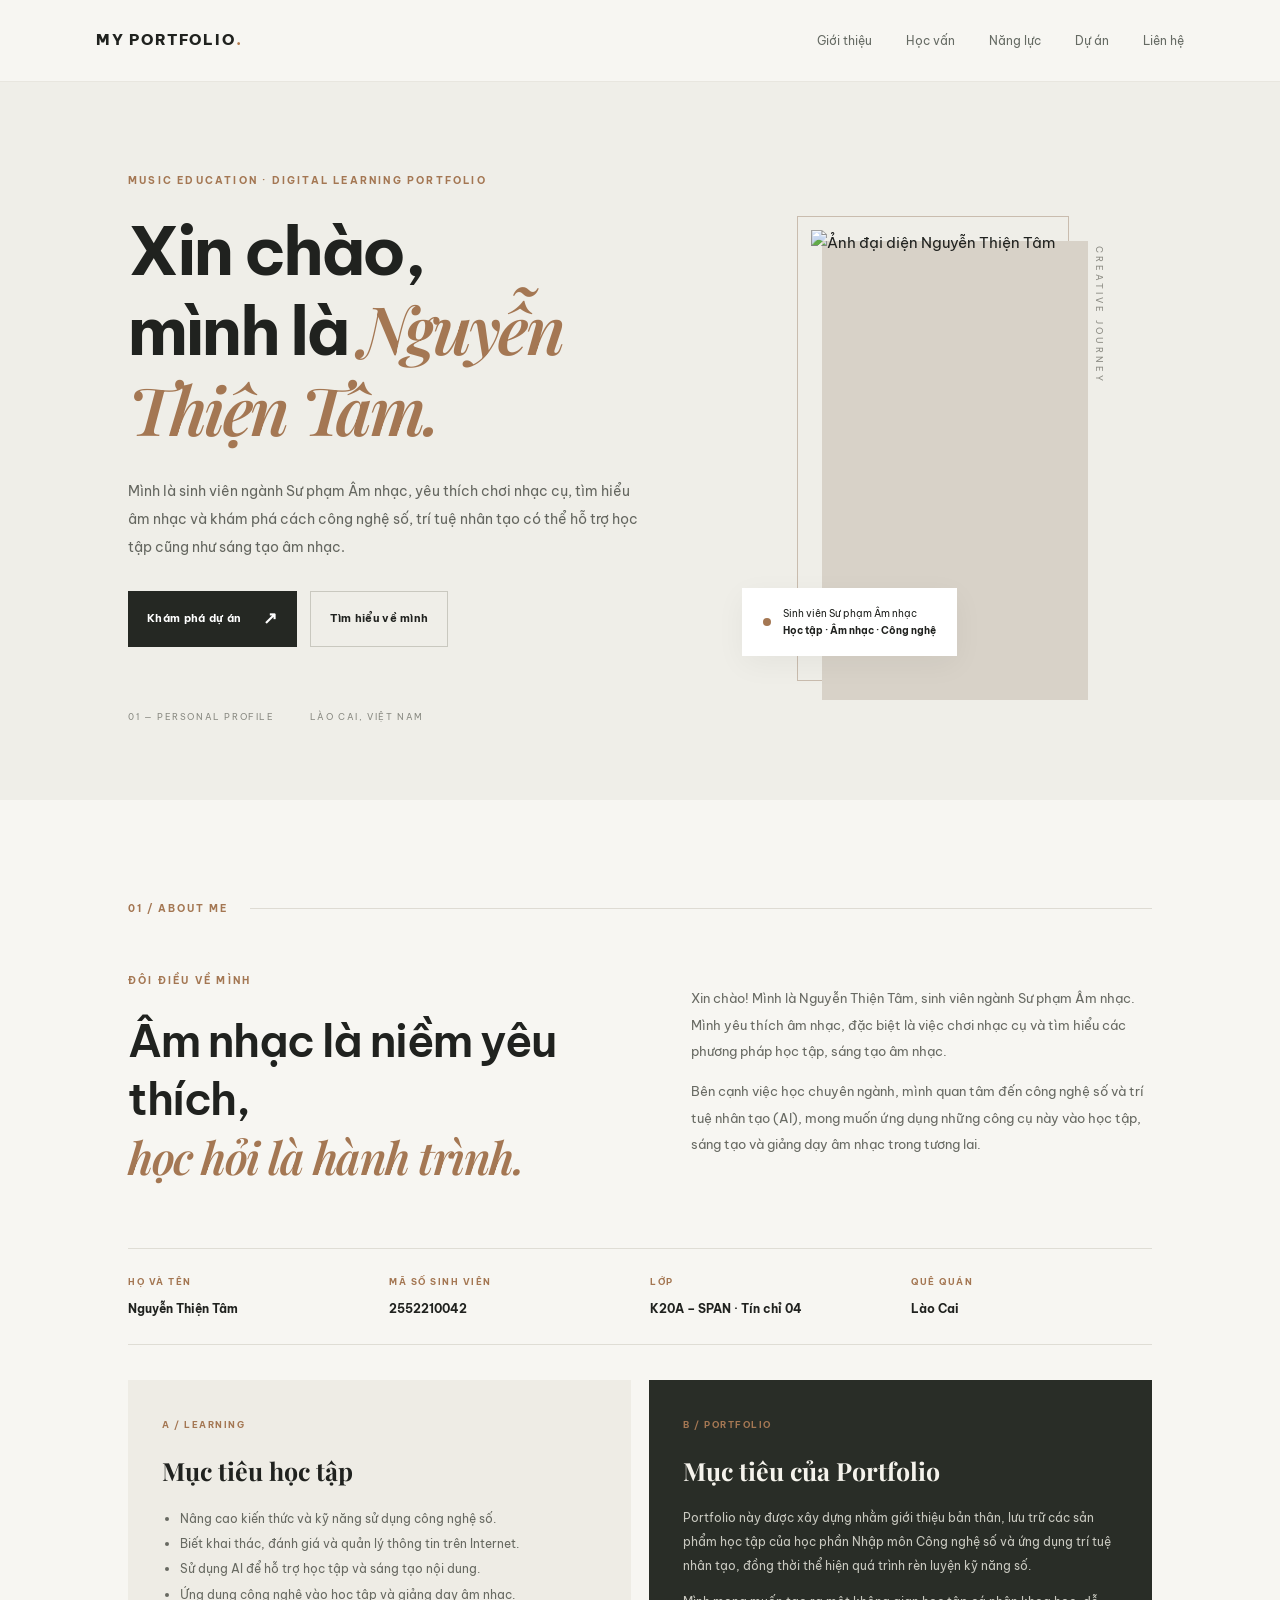
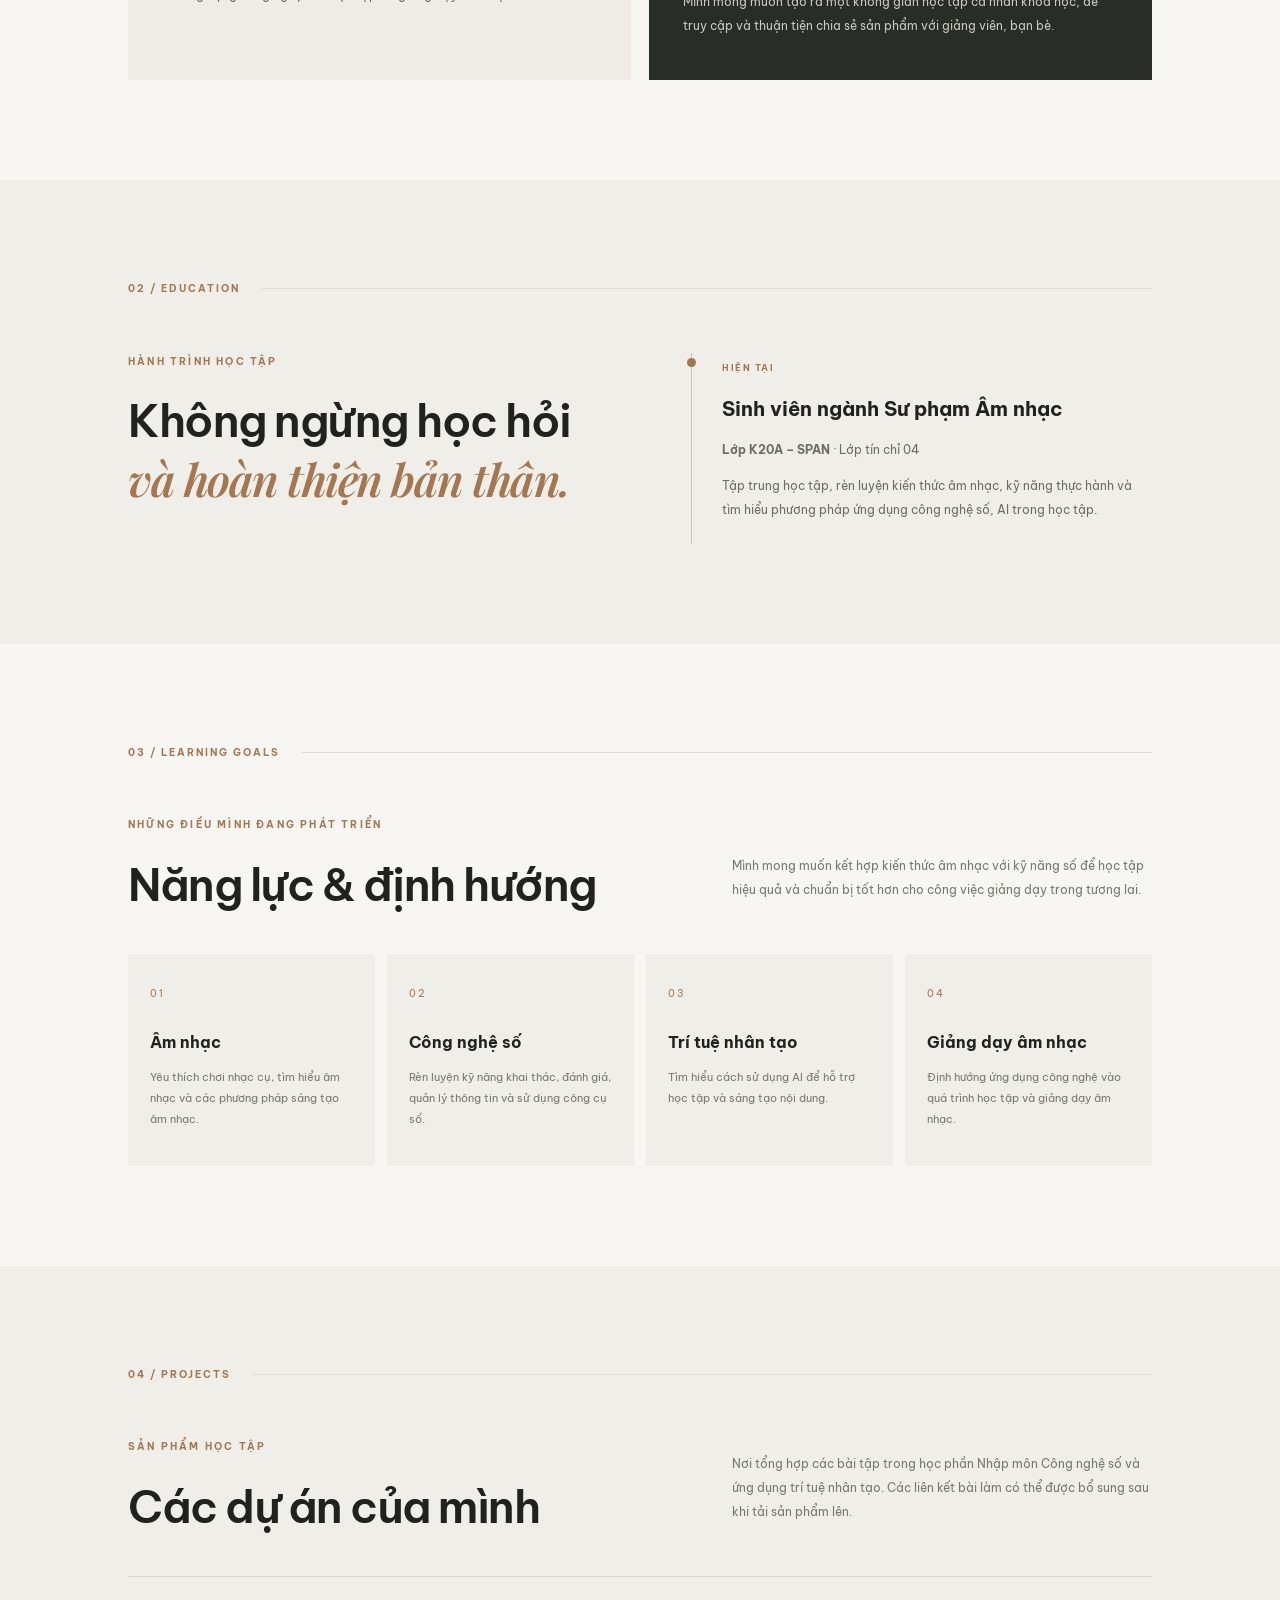
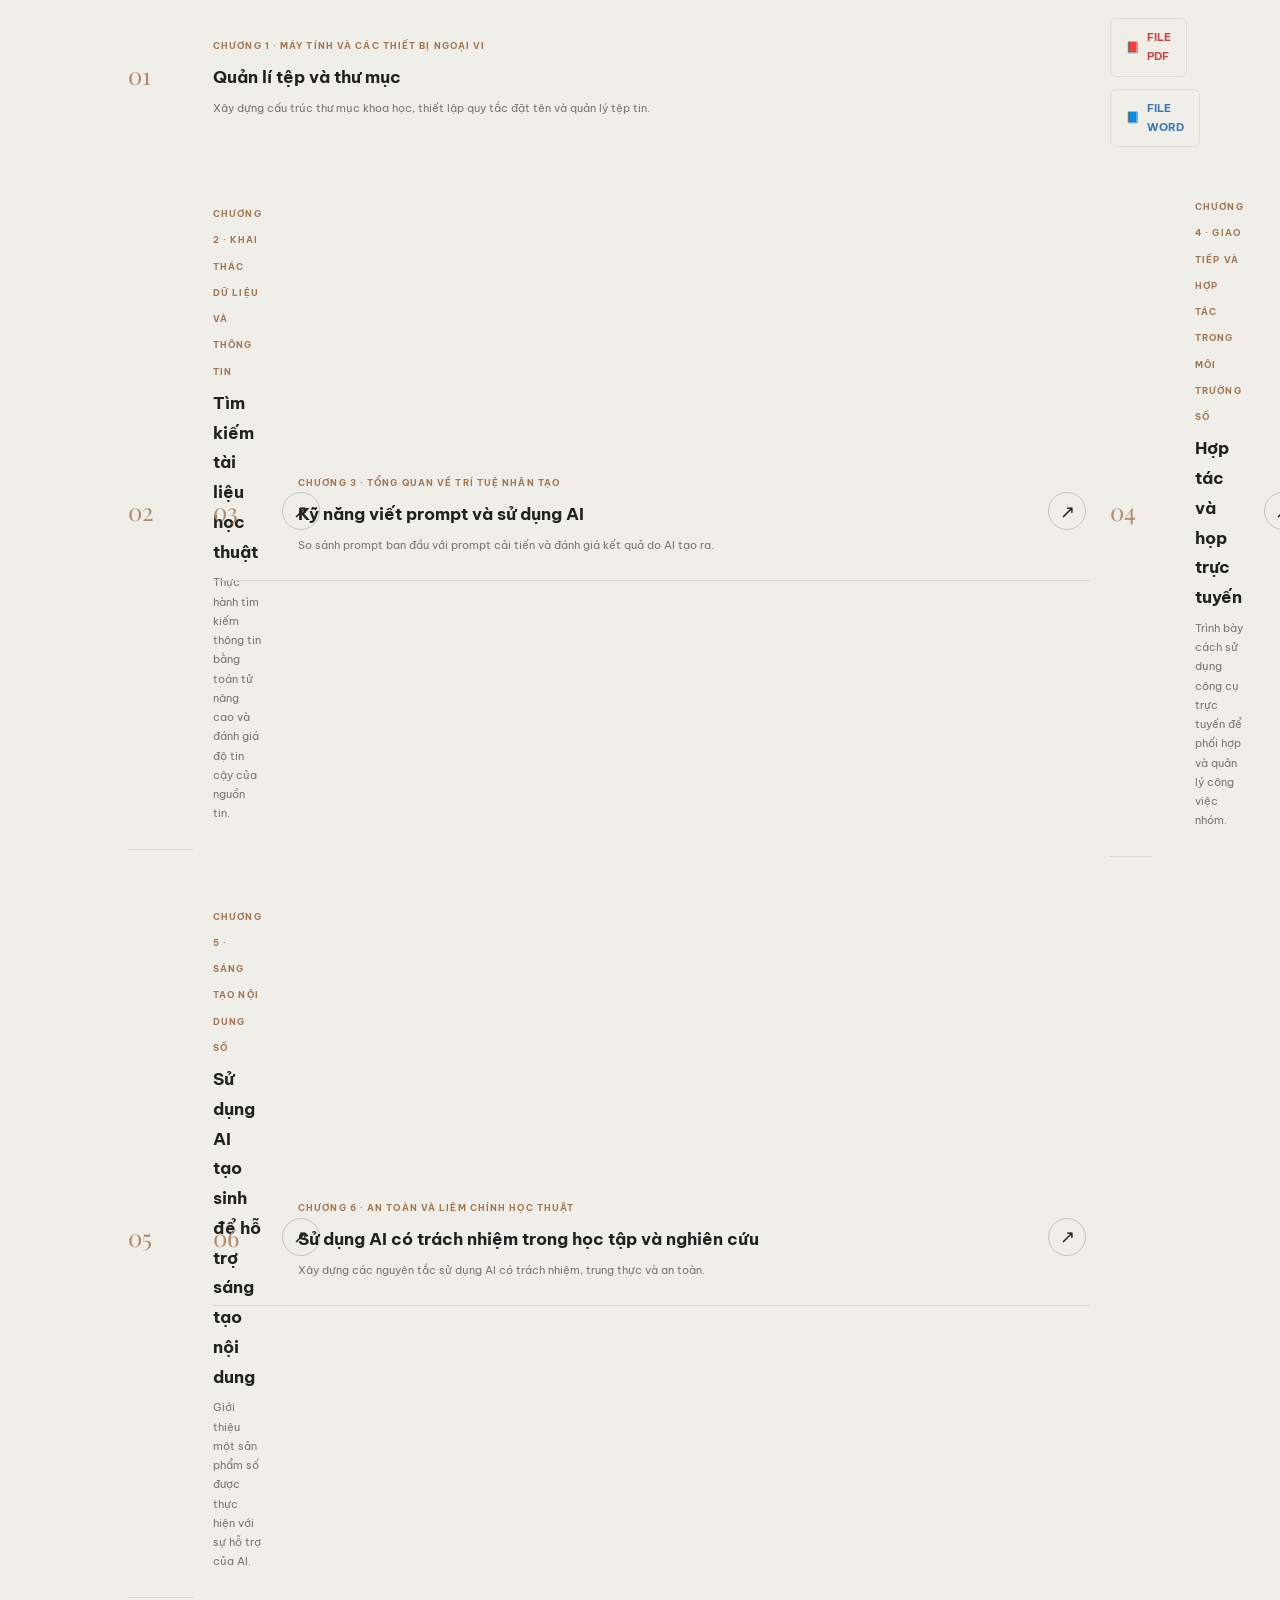
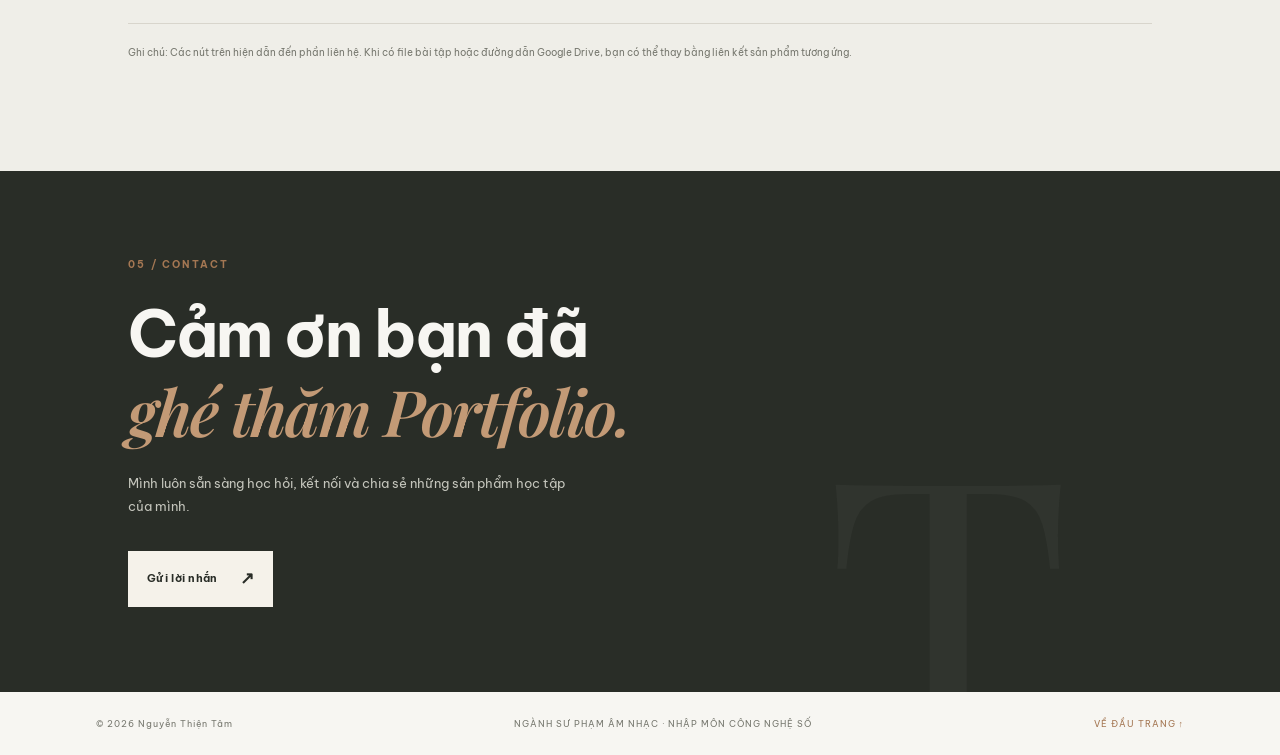
==== index.html @ 8137a502 "Update index.html" ====
<!DOCTYPE html>
<html lang="vi">
<head>
  <meta charset="UTF-8">
  <meta name="viewport" content="width=device-width, initial-scale=1.0">
  <meta name="description" content="Portfolio cá nhân của Nguyễn Thiện Tâm - sinh viên Sư phạm Âm nhạc.">
  <title>Portfolio | Nguyễn Thiện Tâm</title>
  <link rel="preconnect" href="https://fonts.googleapis.com">
  <link rel="preconnect" href="https://fonts.gstatic.com" crossorigin>
  <link href="https://fonts.googleapis.com/css2?family=Be+Vietnam+Pro:wght@300;400;500;600;700;800&family=Playfair+Display:wght@600;700&display=swap" rel="stylesheet">
  <link rel="stylesheet" href="style.css">
</head>
<body>
  <header class="site-header">
    <a class="brand" href="#home">MY PORTFOLIO<span>.</span></a>
    <button class="menu-toggle" aria-label="Mở menu" aria-expanded="false">☰</button>
    <nav class="nav">
      <a href="#about">Giới thiệu</a><a href="#education">Học vấn</a><a href="#skills">Năng lực</a><a href="#projects">Dự án</a><a href="#contact">Liên hệ</a>
    </nav>
  </header>

  <main>
    <section class="hero" id="home">
      <div class="hero-copy">
        <p class="eyebrow">MUSIC EDUCATION · DIGITAL LEARNING PORTFOLIO</p>
        <h1>Xin chào,<br>mình là <em>Nguyễn Thiện Tâm.</em></h1>
        <p class="hero-intro">Mình là sinh viên ngành Sư phạm Âm nhạc, yêu thích chơi nhạc cụ, tìm hiểu âm nhạc và khám phá cách công nghệ số, trí tuệ nhân tạo có thể hỗ trợ học tập cũng như sáng tạo âm nhạc.</p>
        <div class="hero-actions"><a class="button primary" href="#projects">Khám phá dự án <span>↗</span></a><a class="button secondary" href="#about">Tìm hiểu về mình</a></div>
        <div class="hero-meta"><span>01 — PERSONAL PROFILE</span><span>LÀO CAI, VIỆT NAM</span></div>
      </div>
      <div class="hero-visual">
        <div class="photo-frame"><img src="assets/avatar.jpg" alt="Ảnh đại diện Nguyễn Thiện Tâm"></div>
        <div class="photo-note"><span class="note-dot"></span><span>Sinh viên Sư phạm Âm nhạc<br><strong>Học tập · Âm nhạc · Công nghệ</strong></span></div>
        <div class="vertical-word">CREATIVE JOURNEY</div>
      </div>
    </section>

    <section class="section about-section" id="about">
      <div class="section-label"><span>01 / ABOUT ME</span><i></i></div>
      <div class="section-grid">
        <div><p class="eyebrow">ĐÔI ĐIỀU VỀ MÌNH</p><h2>Âm nhạc là niềm yêu thích,<br><em>học hỏi là hành trình.</em></h2></div>
        <div class="about-text">
          <p>Xin chào! Mình là Nguyễn Thiện Tâm, sinh viên ngành Sư phạm Âm nhạc. Mình yêu thích âm nhạc, đặc biệt là việc chơi nhạc cụ và tìm hiểu các phương pháp học tập, sáng tạo âm nhạc.</p>
          <p>Bên cạnh việc học chuyên ngành, mình quan tâm đến công nghệ số và trí tuệ nhân tạo (AI), mong muốn ứng dụng những công cụ này vào học tập, sáng tạo và giảng dạy âm nhạc trong tương lai.</p>
        </div>
      </div>
      <div class="info-strip">
        <div><span>HỌ VÀ TÊN</span><strong>Nguyễn Thiện Tâm</strong></div>
        <div><span>MÃ SỐ SINH VIÊN</span><strong>2552210042</strong></div>
        <div><span>LỚP</span><strong>K20A – SPAN · Tín chỉ 04</strong></div>
        <div><span>QUÊ QUÁN</span><strong>Lào Cai</strong></div>
      </div>
      <div class="goal-cards">
        <article class="goal-card"><span class="card-number">A / LEARNING</span><h3>Mục tiêu học tập</h3><ul><li>Nâng cao kiến thức và kỹ năng sử dụng công nghệ số.</li><li>Biết khai thác, đánh giá và quản lý thông tin trên Internet.</li><li>Sử dụng AI để hỗ trợ học tập và sáng tạo nội dung.</li><li>Ứng dụng công nghệ vào học tập và giảng dạy âm nhạc.</li></ul></article>
        <article class="goal-card dark"><span class="card-number">B / PORTFOLIO</span><h3>Mục tiêu của Portfolio</h3><p>Portfolio này được xây dựng nhằm giới thiệu bản thân, lưu trữ các sản phẩm học tập của học phần Nhập môn Công nghệ số và ứng dụng trí tuệ nhân tạo, đồng thời thể hiện quá trình rèn luyện kỹ năng số.</p><p>Mình mong muốn tạo ra một không gian học tập cá nhân khoa học, dễ truy cập và thuận tiện chia sẻ sản phẩm với giảng viên, bạn bè.</p></article>
      </div>
    </section>

    <section class="section education-section" id="education">
      <div class="section-label"><span>02 / EDUCATION</span><i></i></div>
      <div class="section-grid">
        <div><p class="eyebrow">HÀNH TRÌNH HỌC TẬP</p><h2>Không ngừng học hỏi<br><em>và hoàn thiện bản thân.</em></h2></div>
        <div class="timeline">
          <div class="timeline-item"><span class="timeline-dot"></span><span class="timeline-tag">HIỆN TẠI</span><h3>Sinh viên ngành Sư phạm Âm nhạc</h3><p><strong>Lớp K20A – SPAN</strong> · Lớp tín chỉ 04</p><p>Tập trung học tập, rèn luyện kiến thức âm nhạc, kỹ năng thực hành và tìm hiểu phương pháp ứng dụng công nghệ số, AI trong học tập.</p></div>
        </div>
      </div>
    </section>

    <section class="section skills-section" id="skills">
      <div class="section-label"><span>03 / LEARNING GOALS</span><i></i></div>
      <div class="section-heading"><div><p class="eyebrow">NHỮNG ĐIỀU MÌNH ĐANG PHÁT TRIỂN</p><h2>Năng lực & định hướng</h2></div><p>Mình mong muốn kết hợp kiến thức âm nhạc với kỹ năng số để học tập hiệu quả và chuẩn bị tốt hơn cho công việc giảng dạy trong tương lai.</p></div>
      <div class="skill-grid">
        <article><span>01</span><h3>Âm nhạc</h3><p>Yêu thích chơi nhạc cụ, tìm hiểu âm nhạc và các phương pháp sáng tạo âm nhạc.</p></article>
        <article><span>02</span><h3>Công nghệ số</h3><p>Rèn luyện kỹ năng khai thác, đánh giá, quản lý thông tin và sử dụng công cụ số.</p></article>
        <article><span>03</span><h3>Trí tuệ nhân tạo</h3><p>Tìm hiểu cách sử dụng AI để hỗ trợ học tập và sáng tạo nội dung.</p></article>
        <article><span>04</span><h3>Giảng dạy âm nhạc</h3><p>Định hướng ứng dụng công nghệ vào quá trình học tập và giảng dạy âm nhạc.</p></article>
      </div>
    </section>

    <section class="section projects-section" id="projects">
      <div class="section-label"><span>04 / PROJECTS</span><i></i></div>
      <div class="section-heading"><div><p class="eyebrow">SẢN PHẨM HỌC TẬP</p><h2>Các dự án của mình</h2></div><p>Nơi tổng hợp các bài tập trong học phần Nhập môn Công nghệ số và ứng dụng trí tuệ nhân tạo. Các liên kết bài làm có thể được bổ sung sau khi tải sản phẩm lên.</p></div>
      <div class="project-list">
        <article class="project"><div class="project-index">01</div><div class="project-content"><span>CHƯƠNG 1 · MÁY TÍNH VÀ CÁC THIẾT BỊ NGOẠI VI</span><h3>Quản lí tệp và thư mục</h3><p>Xây dựng cấu trúc thư mục khoa học, thiết lập quy tắc đặt tên và quản lý tệp tin.</p></div>
<div class="project-files">
  <a href="bai-tap-1.pdf" target="_blank" class="file-link pdf">
    <span>📕</span> FILE PDF
  </a>

  <a href="bai-tap-1.docx" download class="file-link word">
    <span>📘</span> FILE WORD
  </a>
</div>

        <article class="project"><div class="project-index">02</div><div class="project-content"><span>CHƯƠNG 2 · KHAI THÁC DỮ LIỆU VÀ THÔNG TIN</span><h3>Tìm kiếm tài liệu học thuật</h3><p>Thực hành tìm kiếm thông tin bằng toán tử nâng cao và đánh giá độ tin cậy của nguồn tin.</p></div><a href="#contact" aria-label="Liên hệ để xem bài tập 2">↗</a></article>
        <article class="project"><div class="project-index">03</div><div class="project-content"><span>CHƯƠNG 3 · TỔNG QUAN VỀ TRÍ TUỆ NHÂN TẠO</span><h3>Kỹ năng viết prompt và sử dụng AI</h3><p>So sánh prompt ban đầu với prompt cải tiến và đánh giá kết quả do AI tạo ra.</p></div><a href="#contact" aria-label="Liên hệ để xem bài tập 3">↗</a></article>
        <article class="project"><div class="project-index">04</div><div class="project-content"><span>CHƯƠNG 4 · GIAO TIẾP VÀ HỢP TÁC TRONG MÔI TRƯỜNG SỐ</span><h3>Hợp tác và họp trực tuyến</h3><p>Trình bày cách sử dụng công cụ trực tuyến để phối hợp và quản lý công việc nhóm.</p></div><a href="#contact" aria-label="Liên hệ để xem bài tập 4">↗</a></article>
        <article class="project"><div class="project-index">05</div><div class="project-content"><span>CHƯƠNG 5 · SÁNG TẠO NỘI DUNG SỐ</span><h3>Sử dụng AI tạo sinh để hỗ trợ sáng tạo nội dung</h3><p>Giới thiệu một sản phẩm số được thực hiện với sự hỗ trợ của AI.</p></div><a href="#contact" aria-label="Liên hệ để xem bài tập 5">↗</a></article>
        <article class="project"><div class="project-index">06</div><div class="project-content"><span>CHƯƠNG 6 · AN TOÀN VÀ LIÊM CHÍNH HỌC THUẬT</span><h3>Sử dụng AI có trách nhiệm trong học tập và nghiên cứu</h3><p>Xây dựng các nguyên tắc sử dụng AI có trách nhiệm, trung thực và an toàn.</p></div><a href="#contact" aria-label="Liên hệ để xem bài tập 6">↗</a></article>
      </div>
      <p class="project-note">Ghi chú: Các nút trên hiện dẫn đến phần liên hệ. Khi có file bài tập hoặc đường dẫn Google Drive, bạn có thể thay bằng liên kết sản phẩm tương ứng.</p>
    </section>

    <section class="contact-section" id="contact">
      <div class="contact-inner"><p class="eyebrow">05 / CONTACT</p><h2>Cảm ơn bạn đã<br><em>ghé thăm Portfolio.</em></h2><p>Mình luôn sẵn sàng học hỏi, kết nối và chia sẻ những sản phẩm học tập của mình.</p><a class="button light" href="mailto:">Gửi lời nhắn <span>↗</span></a></div>
      <div class="contact-mark">T.</div>
    </section>
  </main>
  <footer><span>© 2026 Nguyễn Thiện Tâm</span><span>NGÀNH SƯ PHẠM ÂM NHẠC · NHẬP MÔN CÔNG NGHỆ SỐ</span><a href="#home">VỀ ĐẦU TRANG ↑</a></footer>
  <script src="script.js"></script>
</body>
</html>
---- style.css ----
*{box-sizing:border-box}html{scroll-behavior:smooth}body{margin:0;background:#f7f6f2;color:#20221f;font-family:"Be Vietnam Pro",sans-serif;font-size:15px;line-height:1.75}a{color:inherit;text-decoration:none}.site-header{height:82px;padding:0 7.5%;display:flex;align-items:center;justify-content:space-between;border-bottom:1px solid #e8e6df;background:#f7f6f2;position:sticky;top:0;z-index:20}.brand{font-size:15px;font-weight:800;letter-spacing:1.8px}.brand span{color:#b47b4e}.nav{display:flex;gap:34px}.nav a{font-size:12px;color:#666b64;transition:.2s}.nav a:hover{color:#a66f46}.menu-toggle{display:none;border:0;background:none;font-size:24px}.hero{min-height:640px;padding:90px 10% 75px;display:grid;grid-template-columns:1.08fr .92fr;align-items:center;gap:7%;background:#efeee8}.eyebrow{font-size:10px;letter-spacing:2.2px;font-weight:700;color:#a47753;margin:0 0 22px}.hero h1{font-size:clamp(42px,5.2vw,72px);line-height:1.17;letter-spacing:-2.8px;margin:0 0 26px;font-weight:700}.hero h1 em,h2 em{font-family:"Playfair Display",serif;font-weight:600;color:#a47753}.hero-intro{max-width:570px;color:#64665f;font-size:14px;line-height:2}.hero-actions{display:flex;gap:13px;margin-top:30px;flex-wrap:wrap}.button{display:inline-flex;align-items:center;gap:22px;padding:13px 19px;font-size:11px;font-weight:700;letter-spacing:.3px}.button.primary{background:#252823;color:white}.button.primary span,.button.light span{font-size:17px}.button.secondary{border:1px solid #c9c8bf}.hero-meta{display:flex;gap:35px;margin-top:62px;font-size:9px;letter-spacing:1.6px;color:#898a82}.hero-visual{position:relative;max-width:390px;margin:auto}.photo-frame{height:465px;padding:13px;border:1px solid #c9bcae;position:relative}.photo-frame:before{content:"";position:absolute;inset:24px -20px -20px 24px;background:#d8d2c8;z-index:0}.photo-frame img{position:relative;z-index:1;width:100%;height:100%;object-fit:cover;object-position:center 30%;display:block;filter:saturate(.85)}.photo-note{position:absolute;z-index:2;bottom:25px;left:-55px;background:#fff;padding:17px 21px;display:flex;gap:12px;align-items:center;font-size:10px;line-height:1.7;box-shadow:0 8px 30px #0000000c}.photo-note strong{font-size:10px}.note-dot{width:8px;height:8px;border-radius:50%;background:#a47753}.vertical-word{position:absolute;right:-38px;top:30px;writing-mode:vertical-rl;font-size:9px;letter-spacing:3px;color:#8b8b83}.section{padding:100px 10%}.section-label{display:flex;align-items:center;gap:22px;margin-bottom:55px;color:#a47753;font-size:10px;letter-spacing:2px;font-weight:700}.section-label i{height:1px;background:#dedbd3;flex:1}.section-grid{display:grid;grid-template-columns:1fr 1fr;gap:10%}.section h2,.section-heading h2{font-size:clamp(30px,3.5vw,46px);line-height:1.3;letter-spacing:-1.5px;margin:0;font-weight:600}.about-text{color:#686a63;font-size:13px;line-height:2.05}.info-strip{display:grid;grid-template-columns:repeat(4,1fr);gap:20px;margin:60px 0 35px;padding:25px 0;border-top:1px solid #dfddd5;border-bottom:1px solid #dfddd5}.info-strip div{display:flex;flex-direction:column;gap:8px}.info-strip span,.card-number{font-size:9px;letter-spacing:1.5px;color:#a47753;font-weight:700}.info-strip strong{font-size:12px}.goal-cards{display:grid;grid-template-columns:1fr 1fr;gap:18px}.goal-card{background:#eeece5;padding:30px 34px}.goal-card.dark{background:#292d27;color:#f5f3ec}.goal-card h3{font-family:"Playfair Display",serif;font-size:25px;margin:13px 0}.goal-card ul{padding-left:18px;color:#676961;font-size:12px;line-height:2.1}.goal-card p{font-size:12px;line-height:2;color:#c9c9c0}.education-section{background:#efeee8}.timeline{border-left:1px solid #c9c4b8;padding:0 0 10px 30px;position:relative}.timeline-dot{width:9px;height:9px;background:#a47753;border-radius:50%;position:absolute;left:-5px;top:5px}.timeline-tag{font-size:9px;letter-spacing:1.5px;color:#a47753;font-weight:700}.timeline h3{font-size:20px;margin:12px 0}.timeline p{font-size:12px;color:#6c6d66;line-height:2}.section-heading{display:flex;justify-content:space-between;align-items:end;gap:8%;margin-bottom:40px}.section-heading>p{max-width:420px;color:#77786f;font-size:12px;line-height:2}.skill-grid{display:grid;grid-template-columns:repeat(4,1fr);gap:12px}.skill-grid article{background:#efeee8;padding:25px 22px;min-height:205px}.skill-grid article span{font-size:10px;color:#a47753;letter-spacing:1.5px}.skill-grid h3{font-size:16px;margin:23px 0 8px}.skill-grid p{font-size:11px;color:#77786f;line-height:1.9}.projects-section{background:#efeee8}.project-list{border-top:1px solid #d8d5cc}.project{display:grid;grid-template-columns:65px 1fr 42px;gap:20px;align-items:center;padding:25px 0;border-bottom:1px solid #d8d5cc}.project-index{font-family:"Playfair Display",serif;font-size:24px;color:#b18a68}.project-content span{font-size:9px;letter-spacing:1.1px;color:#a47753;font-weight:700}.project h3{font-size:17px;margin:6px 0}.project p{font-size:11px;color:#77786f;margin:0}.project>a{width:38px;height:38px;border:1px solid #c8c4b9;border-radius:50%;display:grid;place-items:center;font-size:18px;transition:.2s}.project>a:hover{background:#292d27;color:white}.project-note{font-size:10px;color:#77786f;margin-top:20px}.contact-section{background:#292d27;color:#f7f6f2;padding:85px 10%;position:relative;overflow:hidden}.contact-inner{position:relative;z-index:1;max-width:650px}.contact-section h2{font-size:clamp(40px,5vw,64px);line-height:1.2;letter-spacing:-2px;margin:0 0 20px}.contact-section h2 em{color:#c39a76}.contact-section p:not(.eyebrow){font-size:13px;color:#c4c5bc;max-width:460px}.button.light{background:#f5f2ea;color:#292d27;margin-top:20px}.contact-mark{position:absolute;right:10%;bottom:-110px;font-family:"Playfair Display",serif;font-size:400px;line-height:1;color:#ffffff08}footer{padding:24px 7.5%;display:flex;justify-content:space-between;gap:15px;flex-wrap:wrap;font-size:9px;letter-spacing:1px;color:#77786f}footer a{color:#a47753}@media(max-width:800px){.site-header{padding:0 6%;height:70px}.menu-toggle{display:block}.nav{display:none;position:absolute;top:70px;left:0;right:0;background:#f7f6f2;padding:20px 6%;flex-direction:column;gap:15px;border-bottom:1px solid #ddd}.nav.open{display:flex}.hero{padding:65px 7%;grid-template-columns:1fr;gap:55px}.hero-visual{width:80%;max-width:350px}.photo-frame{height:420px}.section{padding:75px 7%}.section-grid,.goal-cards{grid-template-columns:1fr;gap:25px}.info-strip{grid-template-columns:1fr 1fr}.skill-grid{grid-template-columns:1fr 1fr}.section-heading{display:block}.section-heading>p{margin-top:20px}.contact-section{padding:70px 7%}.contact-mark{font-size:260px;right:0;bottom:-70px}}@media(max-width:460px){.hero h1{font-size:43px}.hero-meta{gap:15px;font-size:8px}.photo-note{left:-20px}.skill-grid{grid-template-columns:1fr}.project{grid-template-columns:35px 1fr 35px;gap:10px}.project h3{font-size:14px}.info-strip{gap:15px}footer{padding:22px 7%}}
.project-files {
  display: flex;
  gap: 12px;
  margin-top: 16px;
  flex-wrap: wrap;
}

.file-link {
  display: inline-flex;
  align-items: center;
  gap: 7px;
  padding: 9px 15px;
  border: 1px solid #dedbd3;
  border-radius: 6px;
  font-size: 11px;
  font-weight: 700;
  text-decoration: none;
  transition: 0.2s;
}

.file-link:hover {
  transform: translateY(-2px);
  background: #efeee8;
}

.file-link.pdf {
  color: #c74747;
}

.file-link.word {
  color: #3978b9;
}
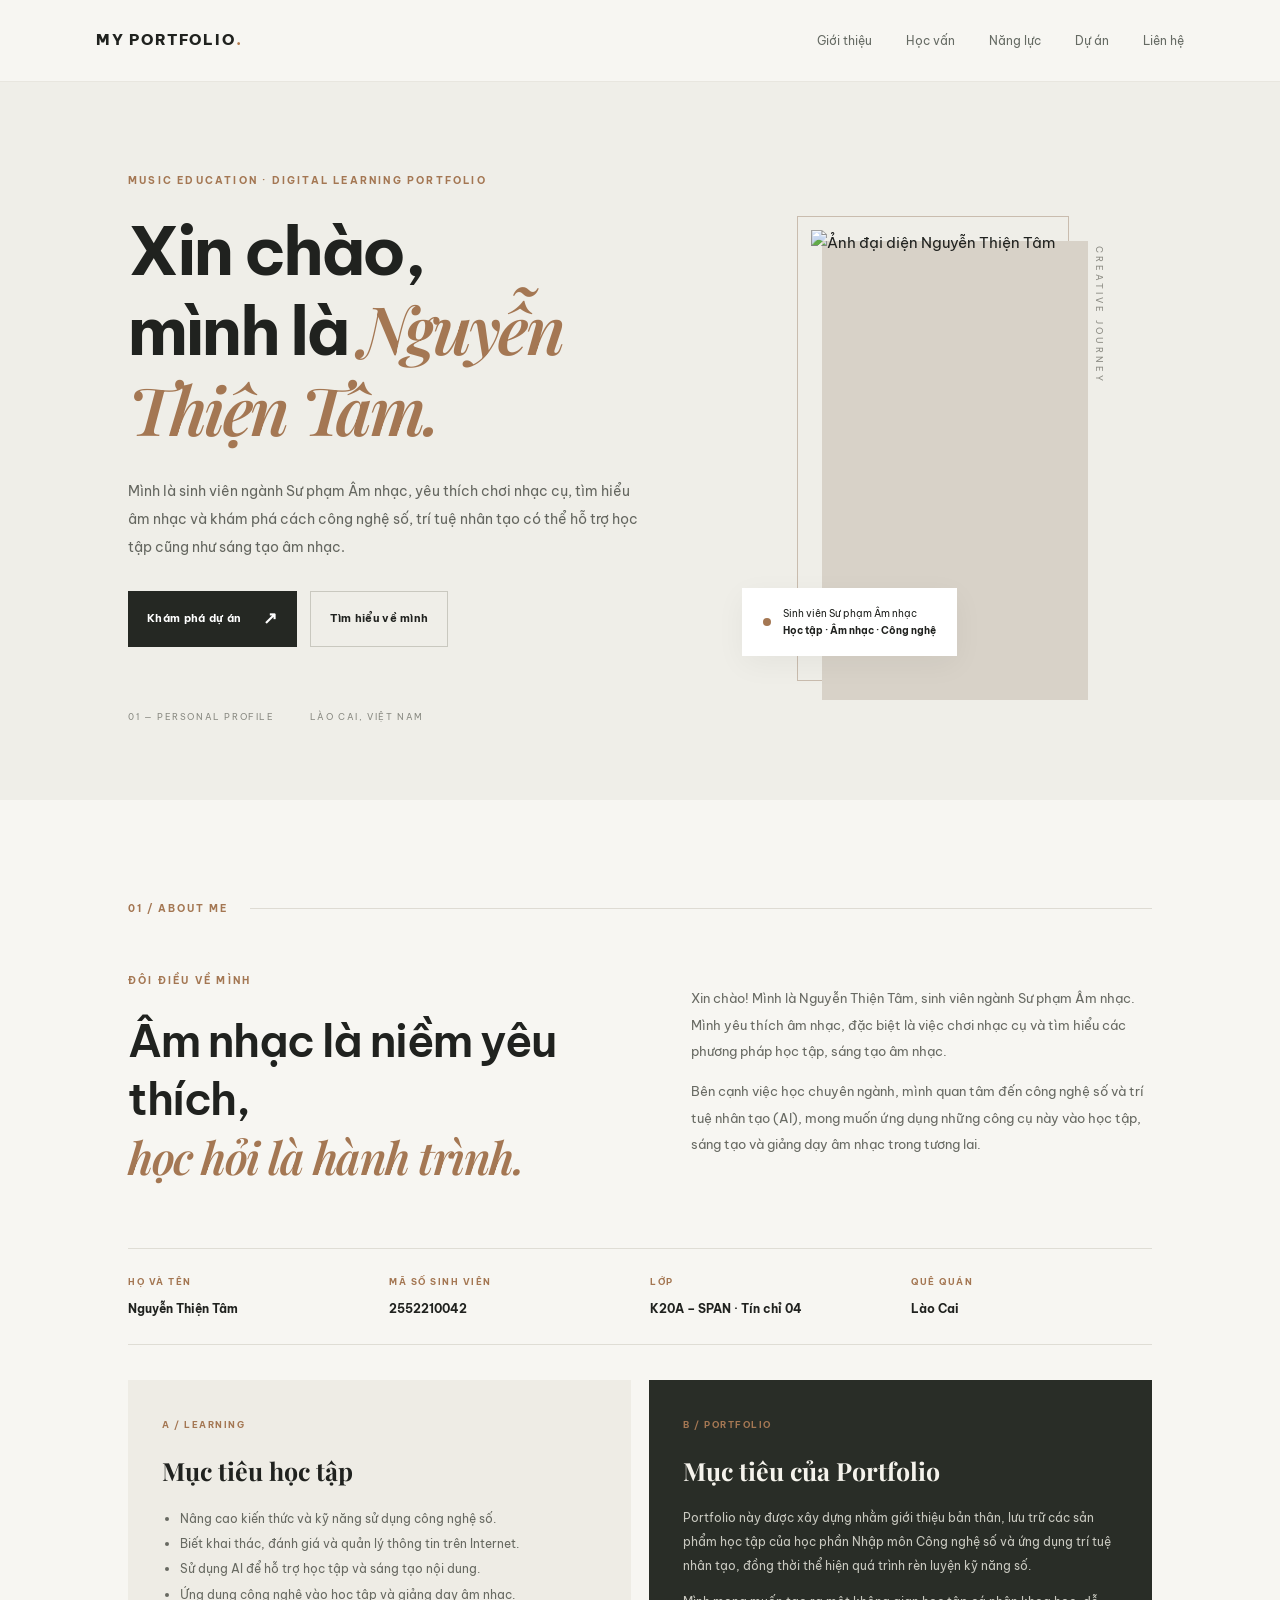
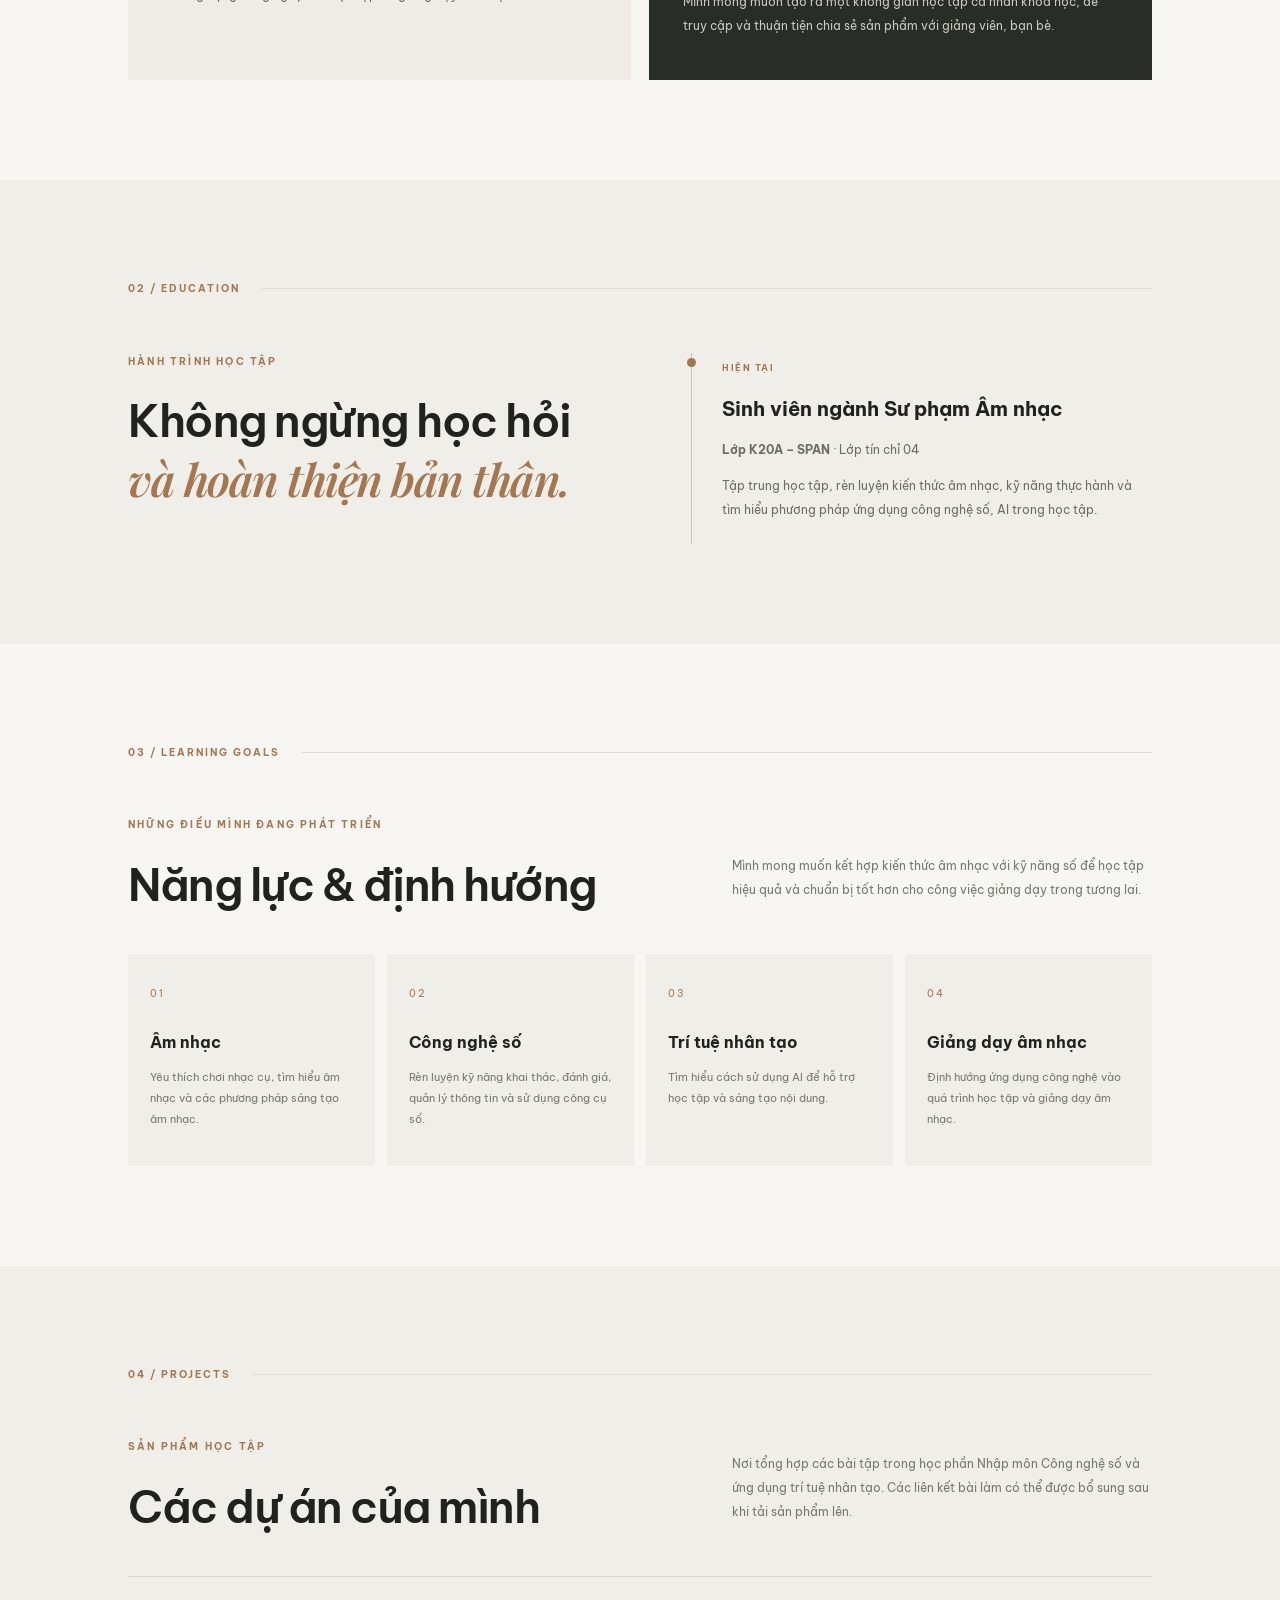
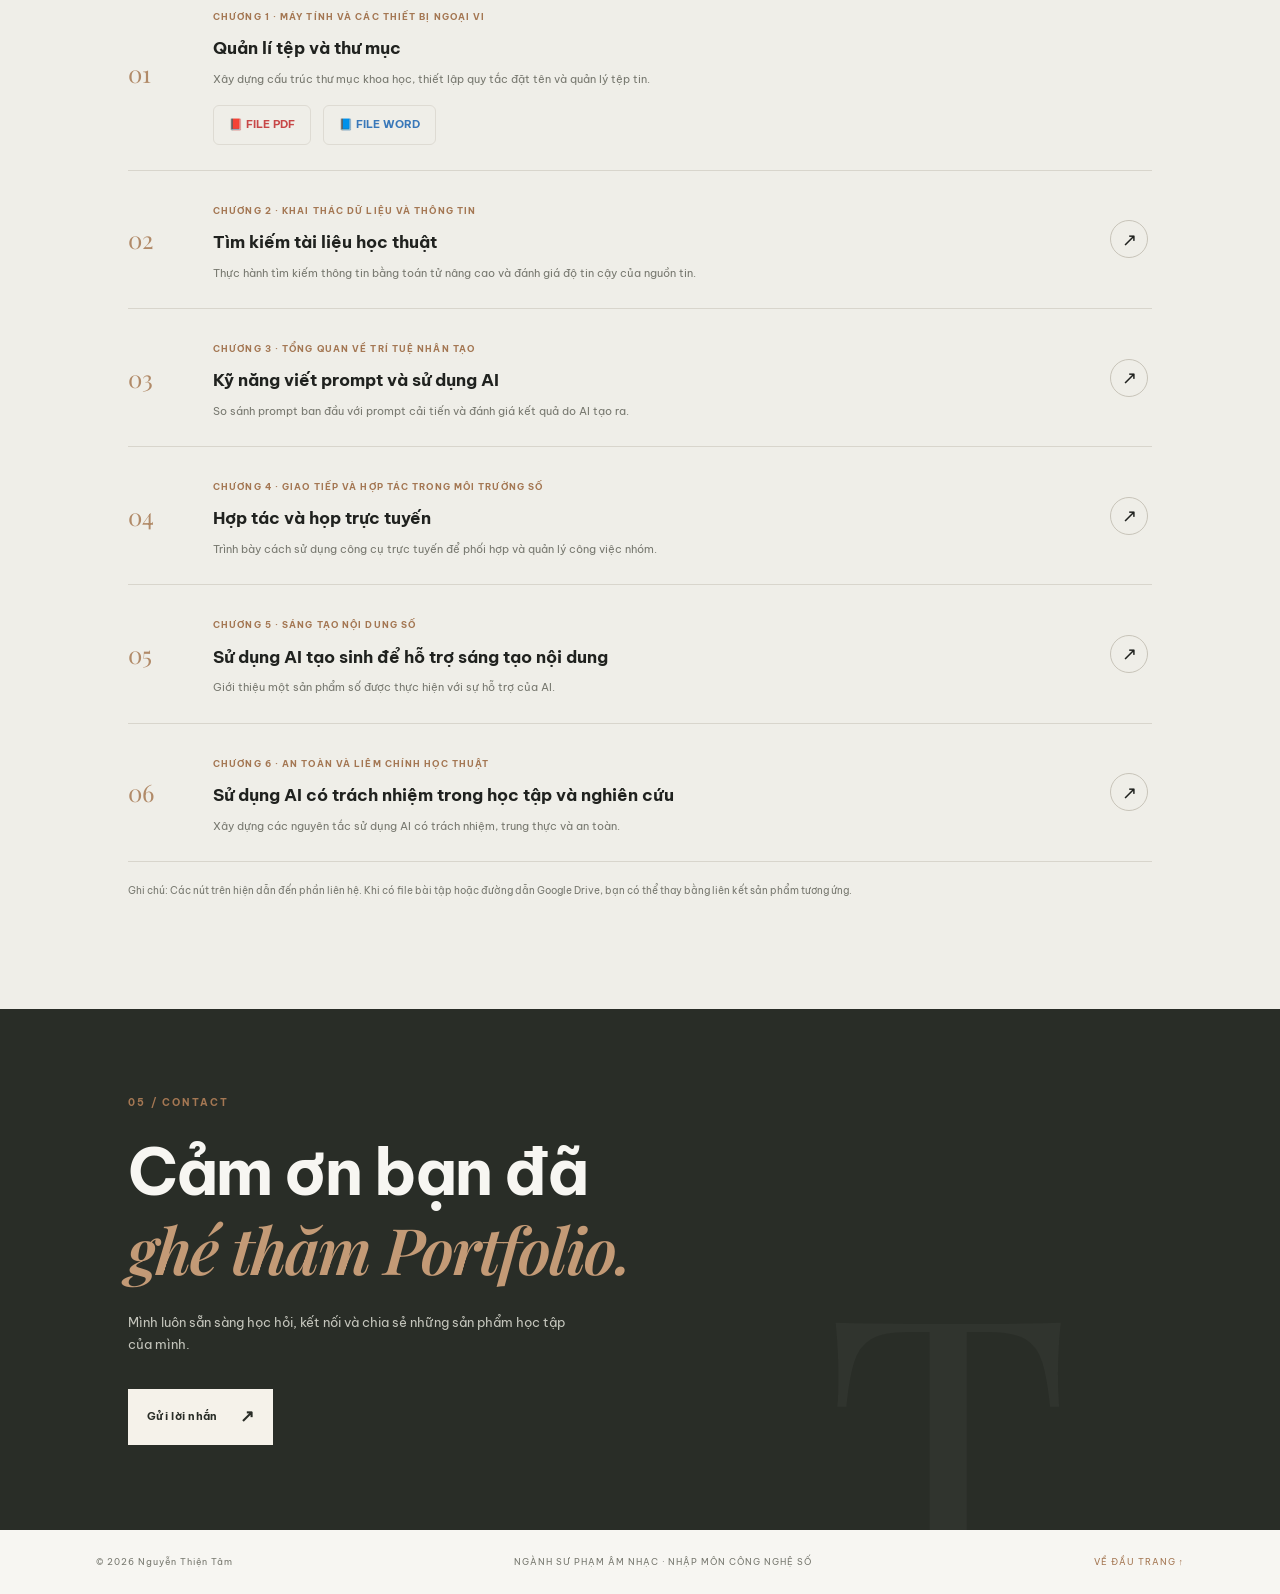
==== commit 732e4682: "Update index.html" ====
--- a/index.html
+++ b/index.html
@@ -81,16 +81,33 @@
       <div class="section-label"><span>04 / PROJECTS</span><i></i></div>
       <div class="section-heading"><div><p class="eyebrow">SẢN PHẨM HỌC TẬP</p><h2>Các dự án của mình</h2></div><p>Nơi tổng hợp các bài tập trong học phần Nhập môn Công nghệ số và ứng dụng trí tuệ nhân tạo. Các liên kết bài làm có thể được bổ sung sau khi tải sản phẩm lên.</p></div>
       <div class="project-list">
-        <article class="project"><div class="project-index">01</div><div class="project-content"><span>CHƯƠNG 1 · MÁY TÍNH VÀ CÁC THIẾT BỊ NGOẠI VI</span><h3>Quản lí tệp và thư mục</h3><p>Xây dựng cấu trúc thư mục khoa học, thiết lập quy tắc đặt tên và quản lý tệp tin.</p></div>
-<div class="project-files">
-  <a href="bai-tap-1.pdf" target="_blank" class="file-link pdf">
-    <span>📕</span> FILE PDF
-  </a>
+        
+<article class="project">
+  <div class="project-index">01</div>
 
-  <a href="bai-tap-1.docx" download class="file-link word">
-    <span>📘</span> FILE WORD
-  </a>
-</div>
+  <div class="project-content">
+    <span>CHƯƠNG 1 · MÁY TÍNH VÀ CÁC THIẾT BỊ NGOẠI VI</span>
+
+    <h3>Quản lí tệp và thư mục</h3>
+
+    <p>
+      Xây dựng cấu trúc thư mục khoa học,
+      thiết lập quy tắc đặt tên và quản lý tệp tin.
+    </p>
+
+    <div class="project-files">
+      <a href="B%C3%A0i%20T%E1%BA%ADp%201.pdf"
+         target="_blank" class="file-link pdf">
+        📕 FILE PDF
+      </a>
+
+      <a href="bai-tap-1.docx"
+         download class="file-link word">
+        📘 FILE WORD
+      </a>
+    </div>
+  </div>
+</article>
 
         <article class="project"><div class="project-index">02</div><div class="project-content"><span>CHƯƠNG 2 · KHAI THÁC DỮ LIỆU VÀ THÔNG TIN</span><h3>Tìm kiếm tài liệu học thuật</h3><p>Thực hành tìm kiếm thông tin bằng toán tử nâng cao và đánh giá độ tin cậy của nguồn tin.</p></div><a href="#contact" aria-label="Liên hệ để xem bài tập 2">↗</a></article>
         <article class="project"><div class="project-index">03</div><div class="project-content"><span>CHƯƠNG 3 · TỔNG QUAN VỀ TRÍ TUỆ NHÂN TẠO</span><h3>Kỹ năng viết prompt và sử dụng AI</h3><p>So sánh prompt ban đầu với prompt cải tiến và đánh giá kết quả do AI tạo ra.</p></div><a href="#contact" aria-label="Liên hệ để xem bài tập 3">↗</a></article>
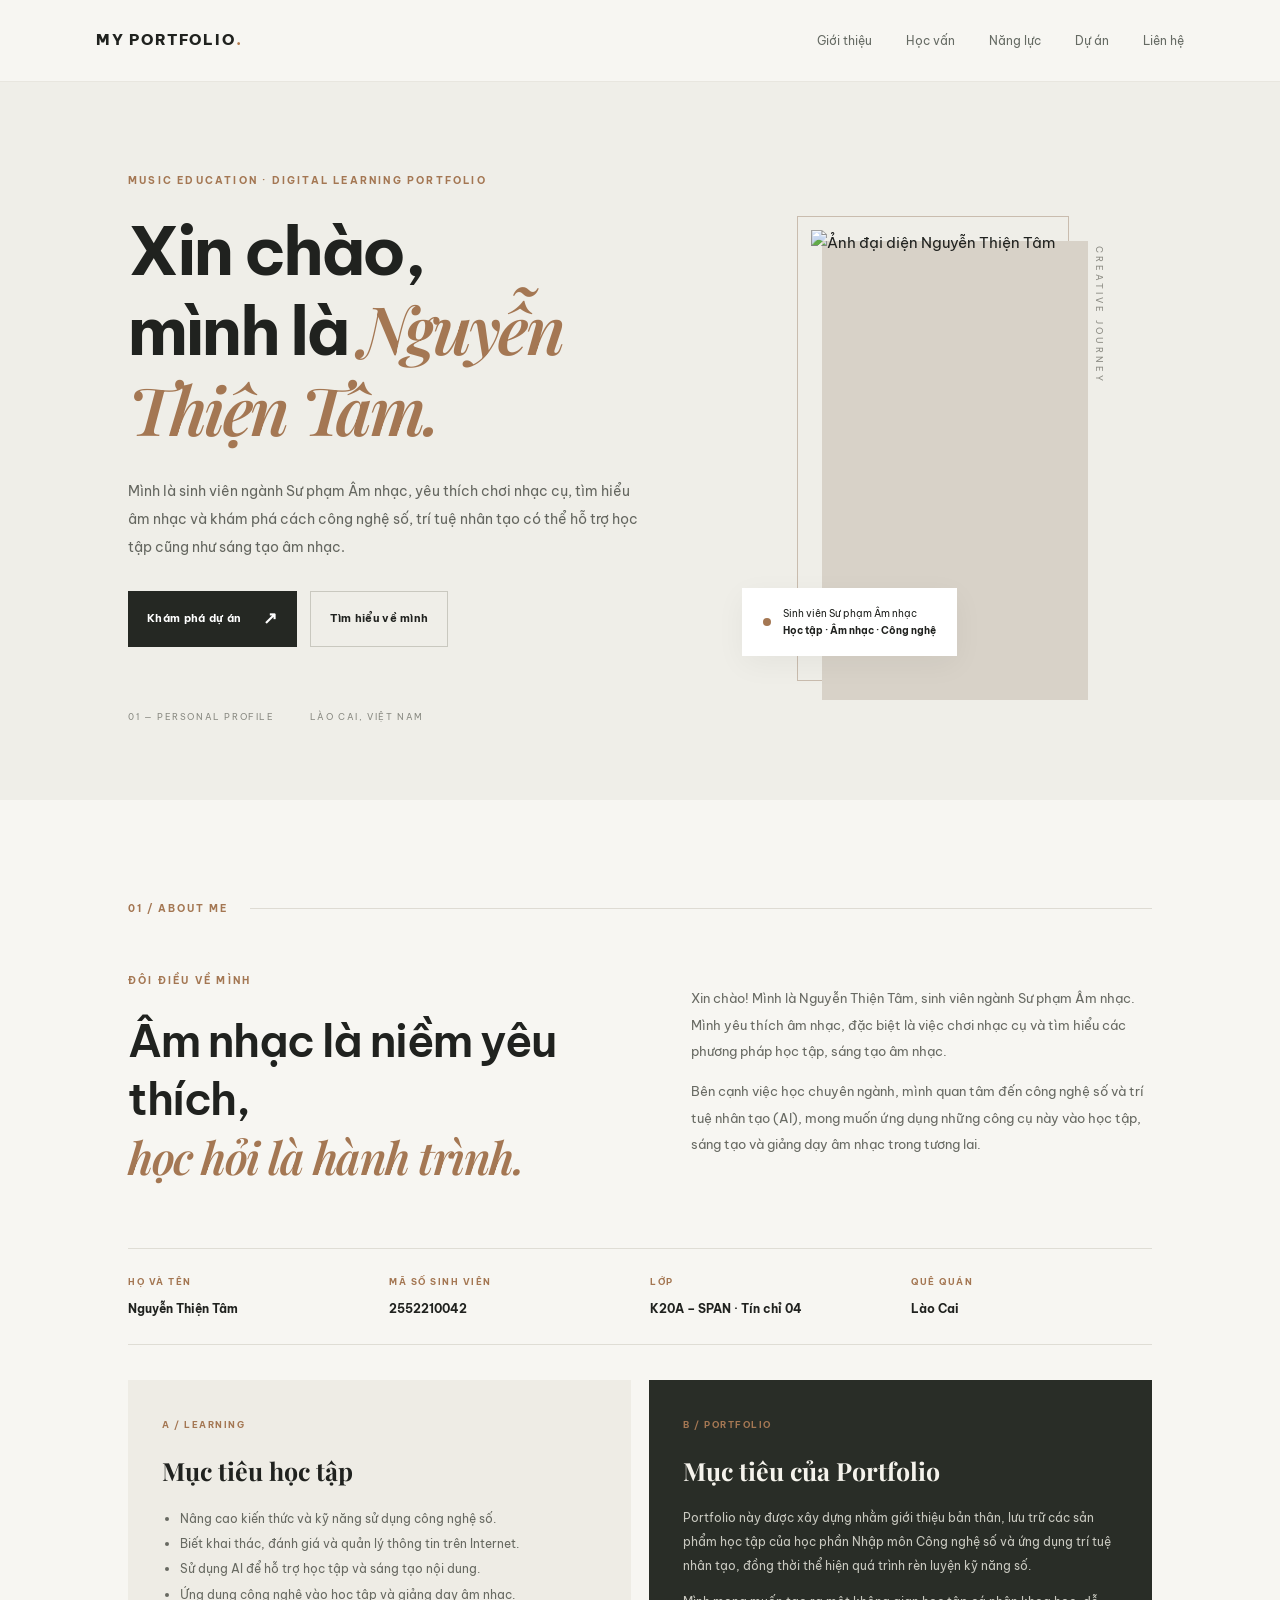
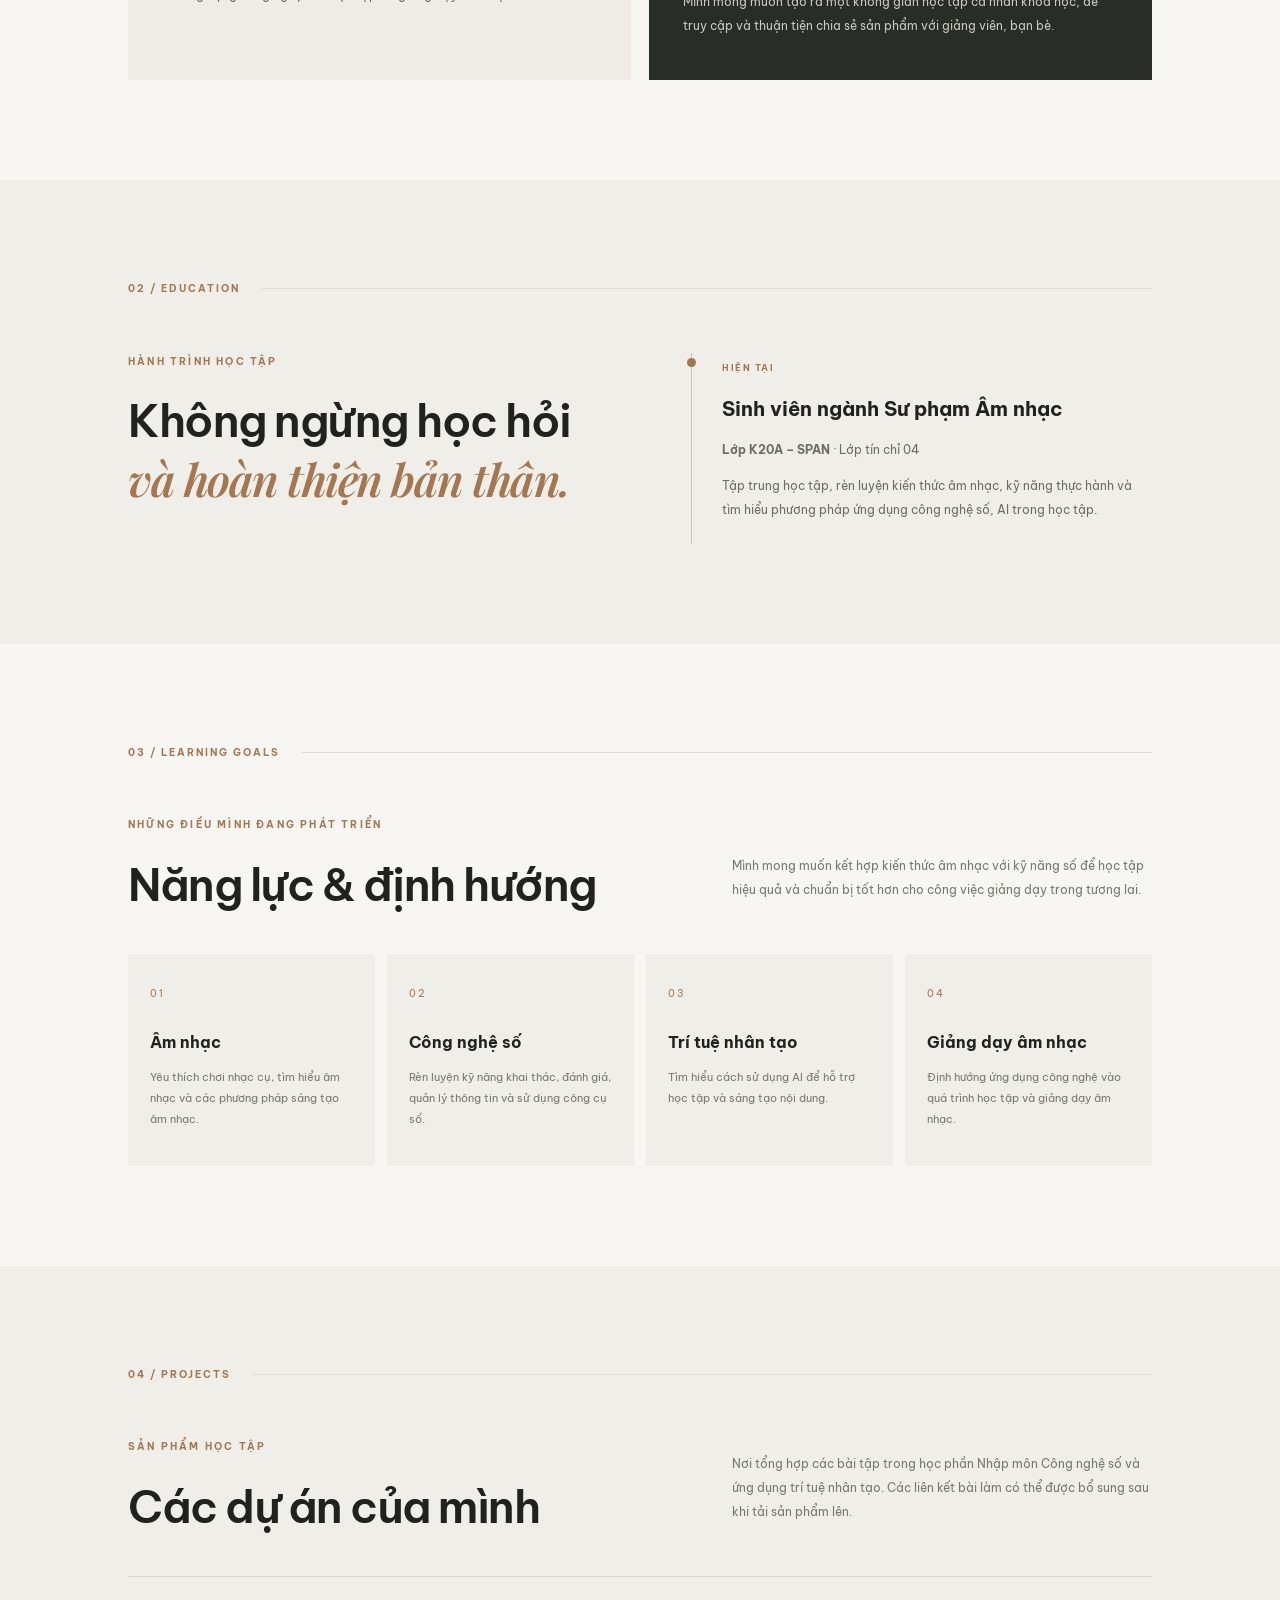
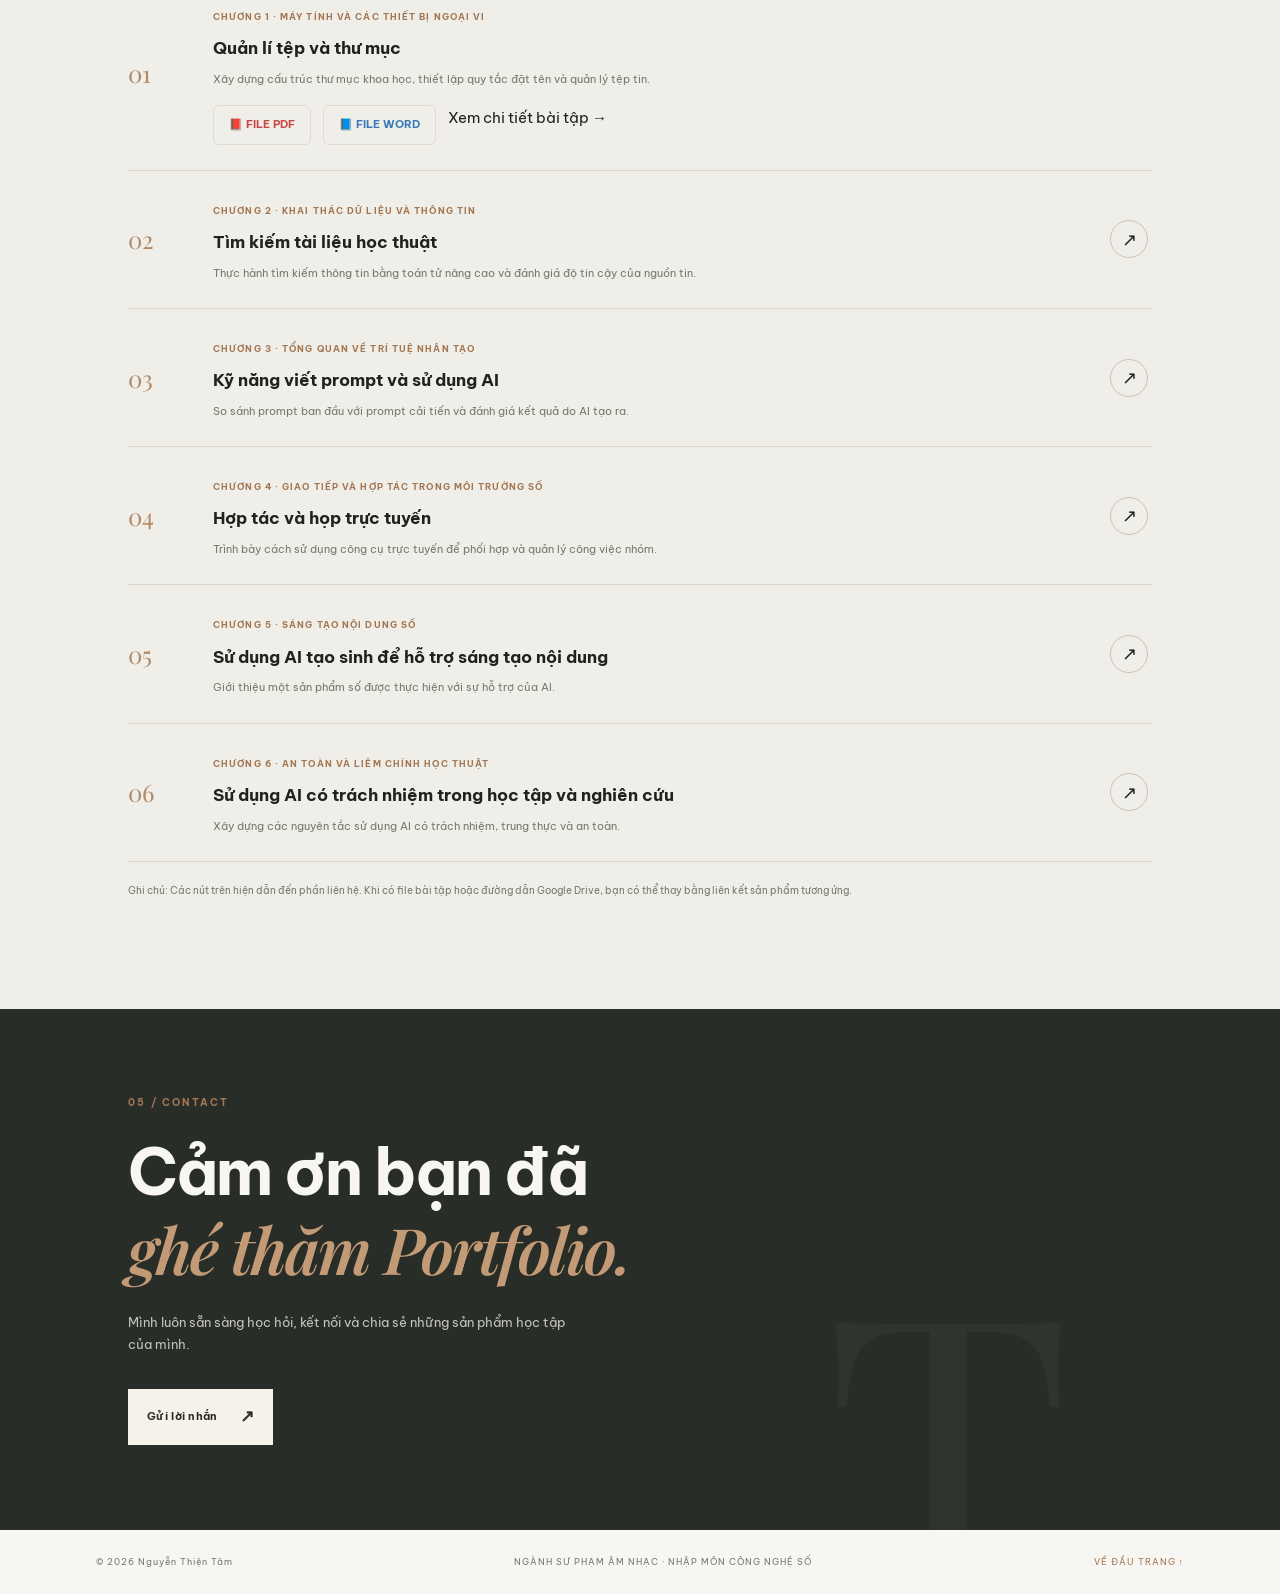
==== commit 60d9a412: "Update index.html" ====
--- a/index.html
+++ b/index.html
@@ -101,11 +101,13 @@
         📕 FILE PDF
       </a>
 
-      <a href="bai-tap-1.docx"
-         download class="file-link word">
-        📘 FILE WORD
-      </a>
-    </div>
+      <a href="./bai-tap-1.docx"
+   target="_blank"
+   class="file-link word">
+   📘 FILE WORD
+<a href="bai-tap-1.html" class="project-detail">
+  Xem chi tiết bài tập →
+</a>
   </div>
 </article>
 
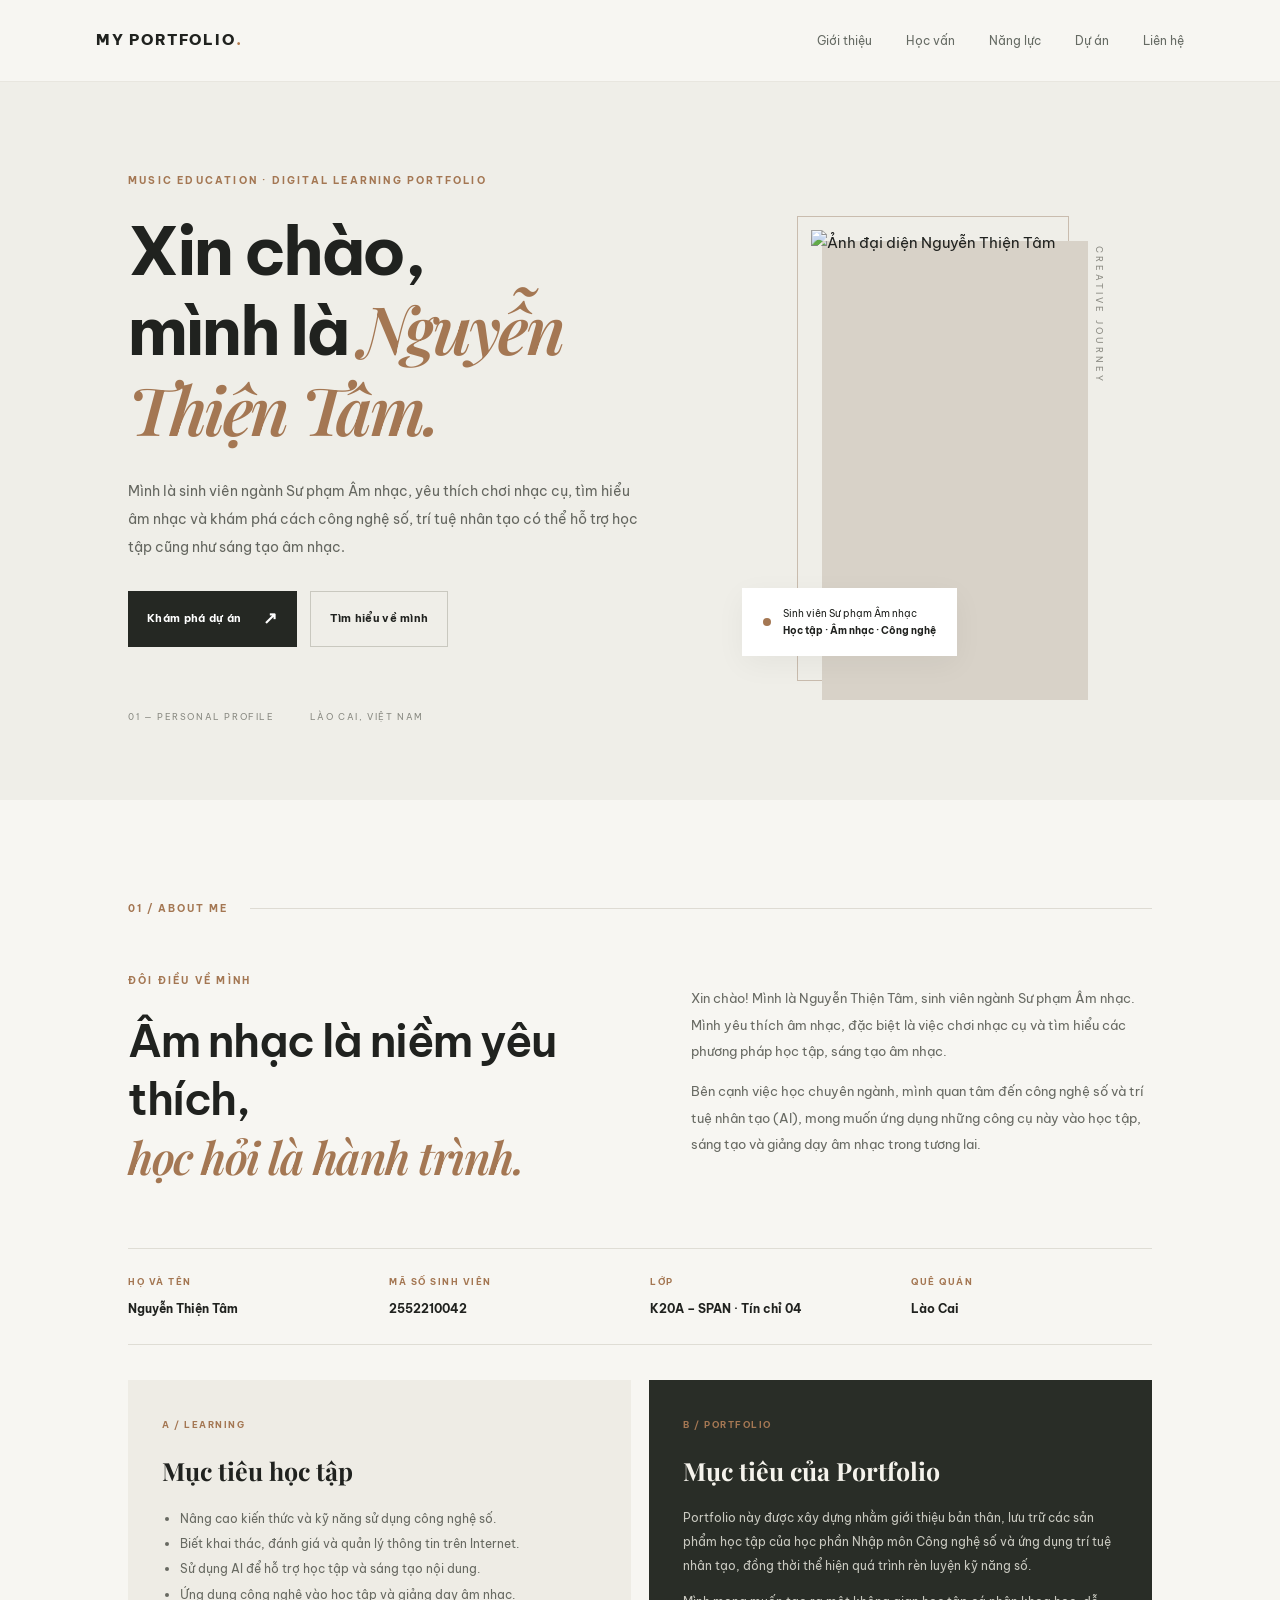
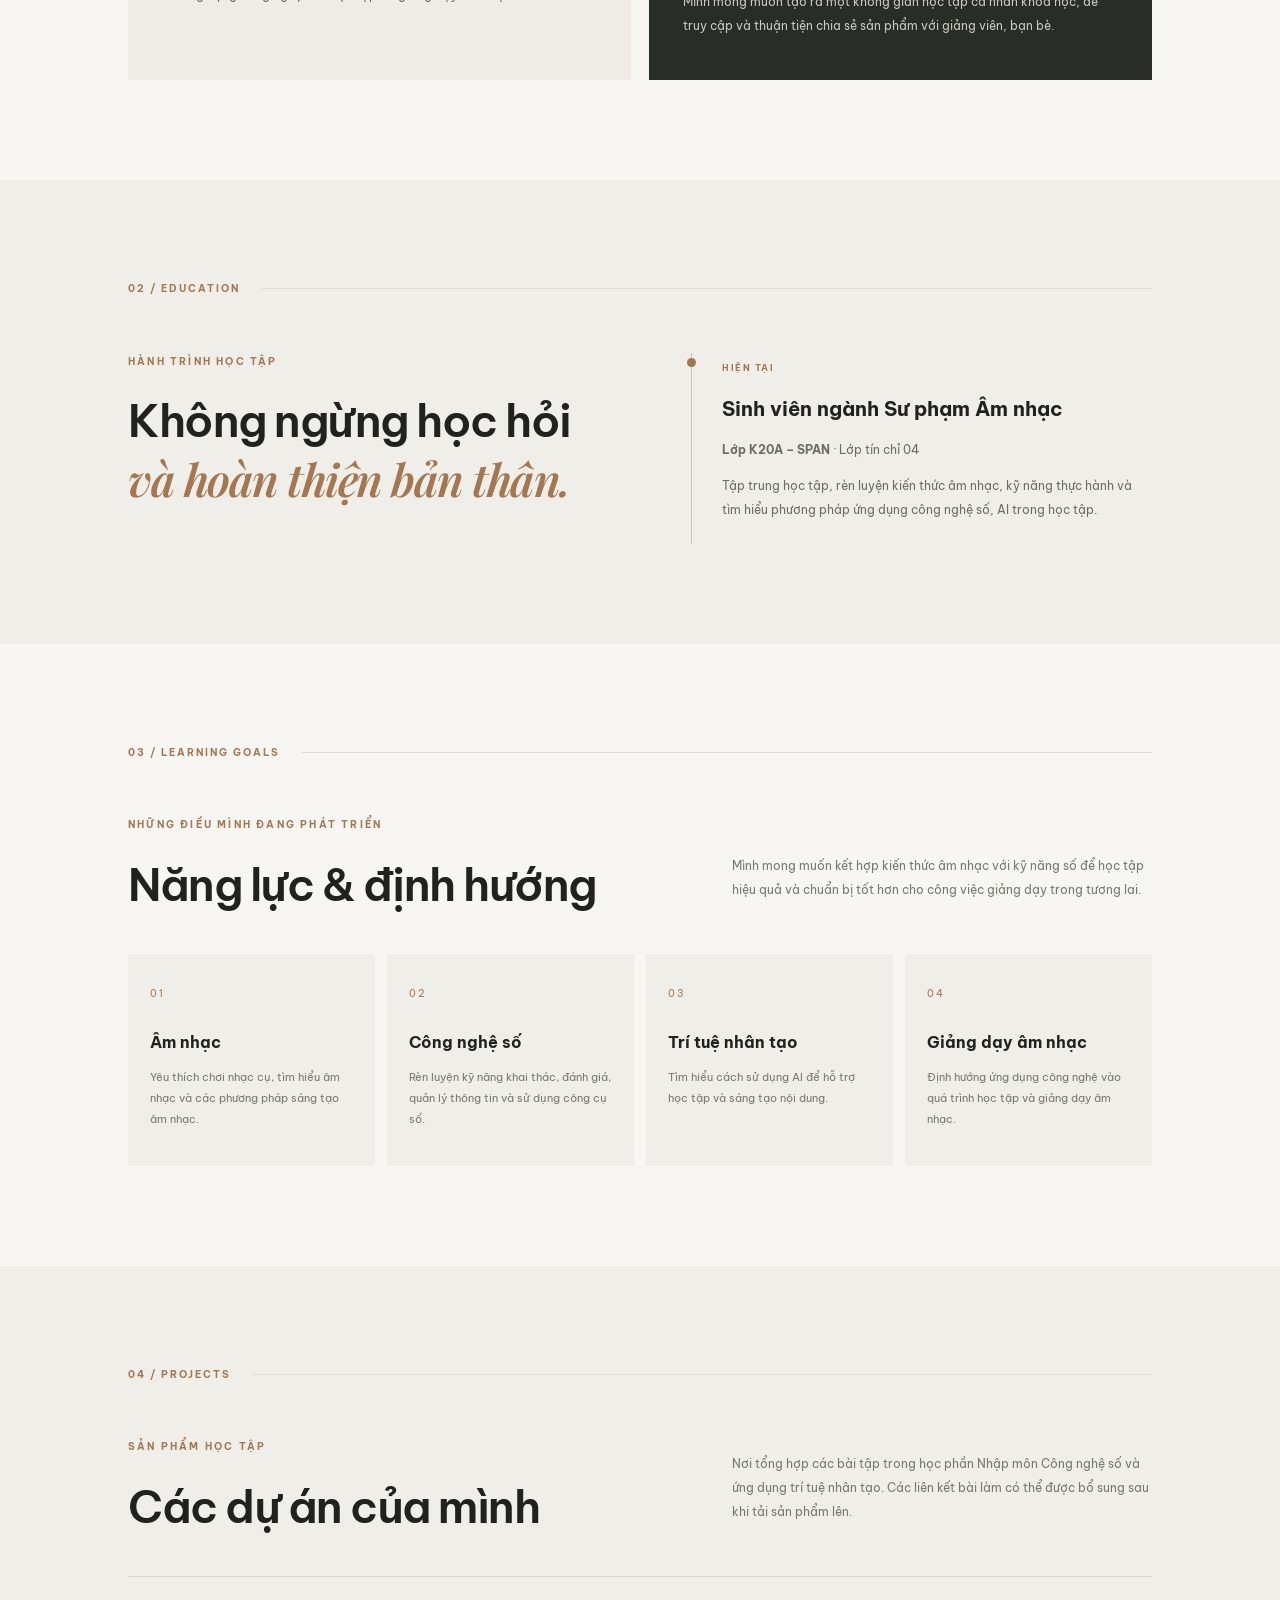
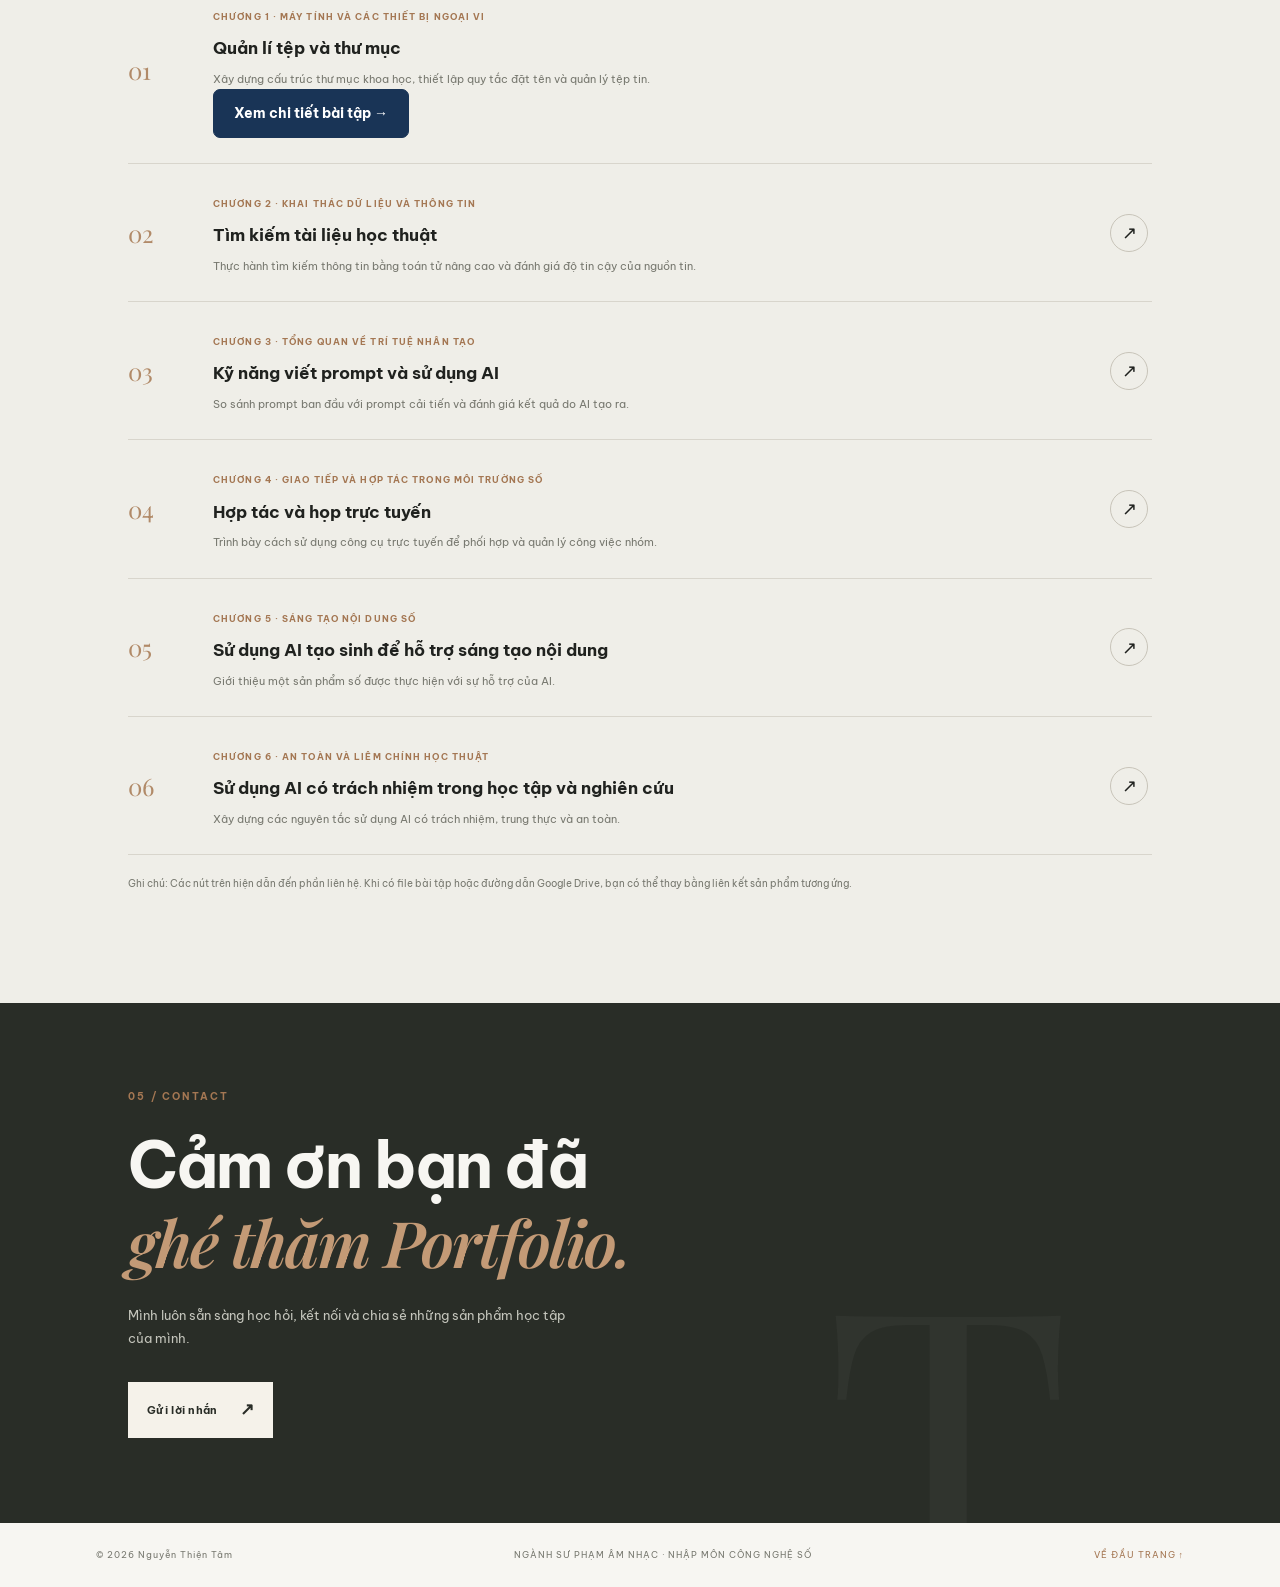
==== commit e2f25623: "Remove file links from project-files section Removed PDF and Word file links from the project sectio" ====
--- a/index.html
+++ b/index.html
@@ -95,21 +95,13 @@
       thiết lập quy tắc đặt tên và quản lý tệp tin.
     </p>
 
-    <div class="project-files">
-      <a href="B%C3%A0i%20T%E1%BA%ADp%201.pdf"
-         target="_blank" class="file-link pdf">
-        📕 FILE PDF
-      </a>
-
-      <a href="./bai-tap-1.docx"
-   target="_blank"
-   class="file-link word">
-   📘 FILE WORD
+    
 <a href="bai-tap-1.html" class="project-detail">
   Xem chi tiết bài tập →
 </a>
-  </div>
+</div>
 </article>
+
 
         <article class="project"><div class="project-index">02</div><div class="project-content"><span>CHƯƠNG 2 · KHAI THÁC DỮ LIỆU VÀ THÔNG TIN</span><h3>Tìm kiếm tài liệu học thuật</h3><p>Thực hành tìm kiếm thông tin bằng toán tử nâng cao và đánh giá độ tin cậy của nguồn tin.</p></div><a href="#contact" aria-label="Liên hệ để xem bài tập 2">↗</a></article>
         <article class="project"><div class="project-index">03</div><div class="project-content"><span>CHƯƠNG 3 · TỔNG QUAN VỀ TRÍ TUỆ NHÂN TẠO</span><h3>Kỹ năng viết prompt và sử dụng AI</h3><p>So sánh prompt ban đầu với prompt cải tiến và đánh giá kết quả do AI tạo ra.</p></div><a href="#contact" aria-label="Liên hệ để xem bài tập 3">↗</a></article>
--- a/style.css
+++ b/style.css
@@ -31,3 +31,23 @@
 .file-link.word {
   color: #3978b9;
 }
+
+/* Nút xem chi tiết bài tập */
+.project-detail {
+    display: inline-block;
+    padding: 11px 20px;
+    background-color: #193456;
+    color: #ffffff !important;
+    border: 1px solid #193456;
+    border-radius: 7px;
+    text-decoration: none !important;
+    font-size: 14px;
+    font-weight: 700;
+    transition: all 0.25s ease;
+}
+
+.project-detail:hover {
+    background-color: #294d78;
+    border-color: #294d78;
+    transform: translateY(-2px);
+}
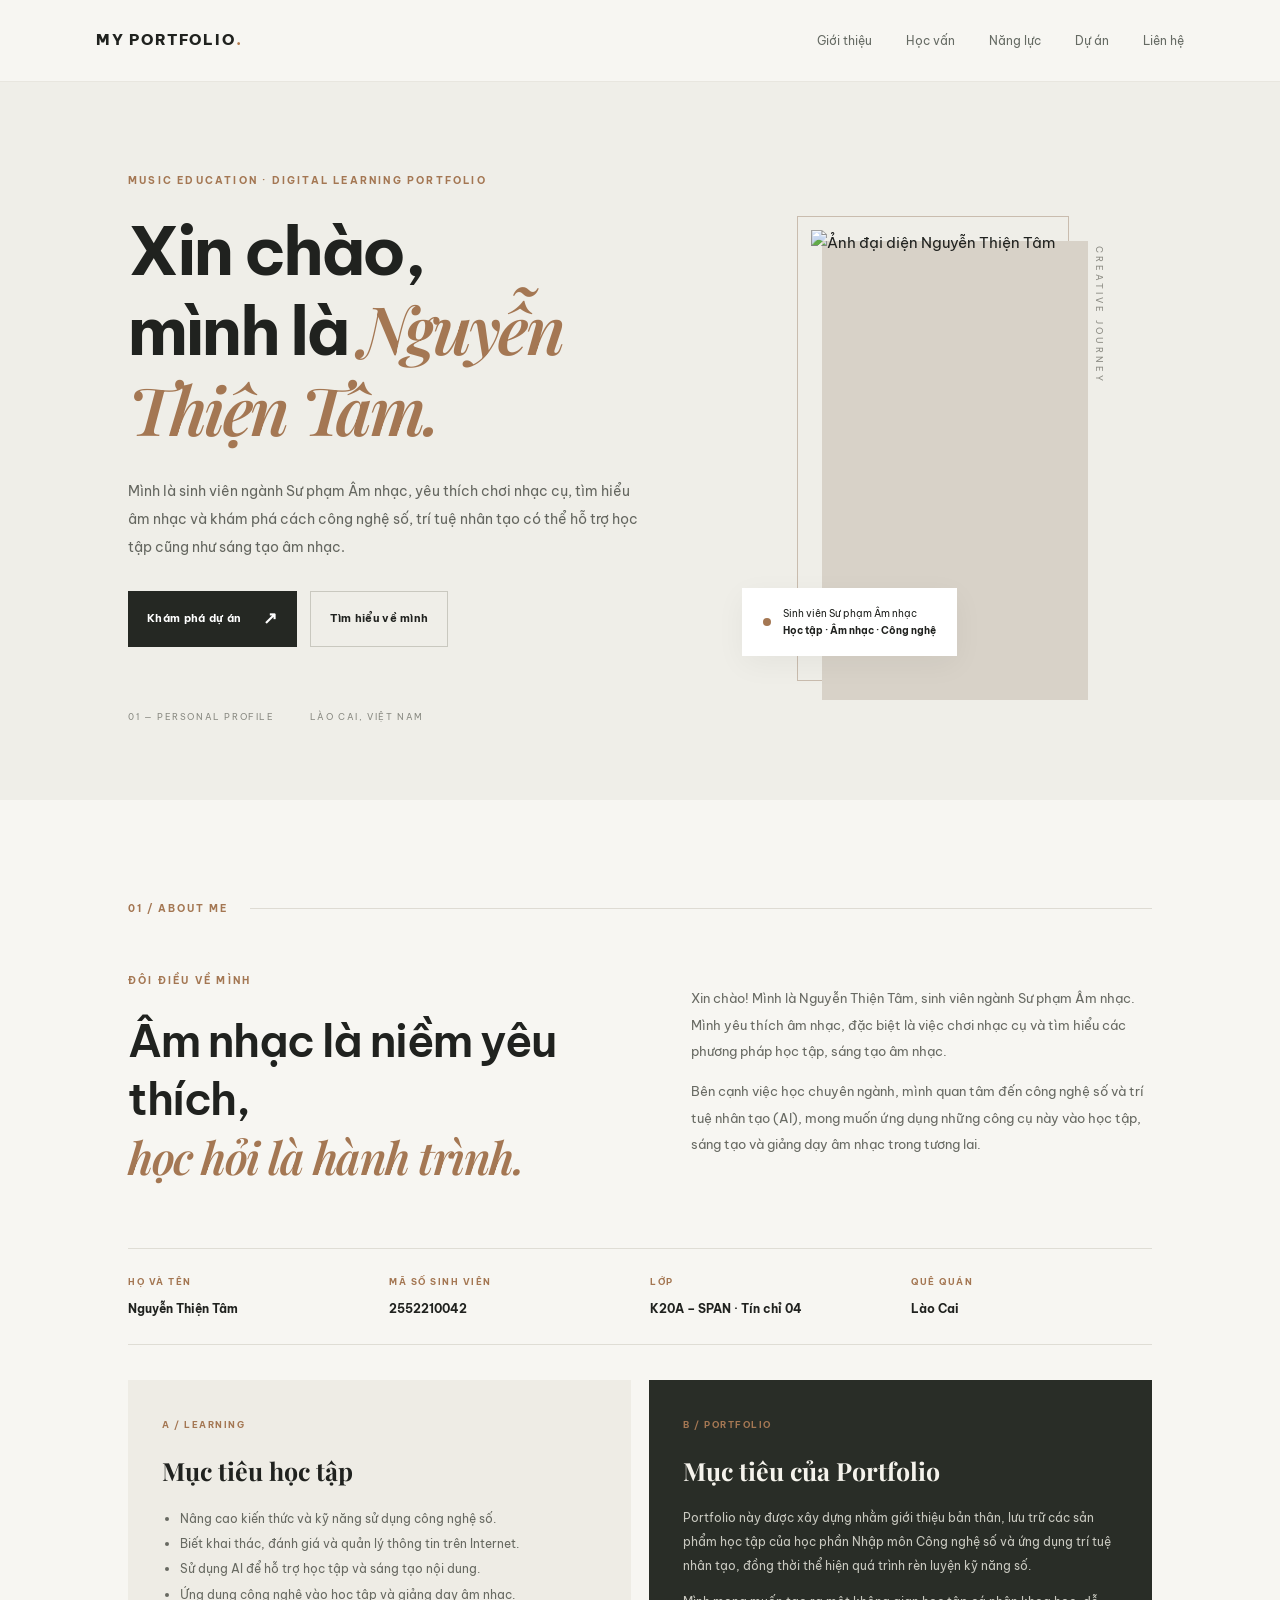
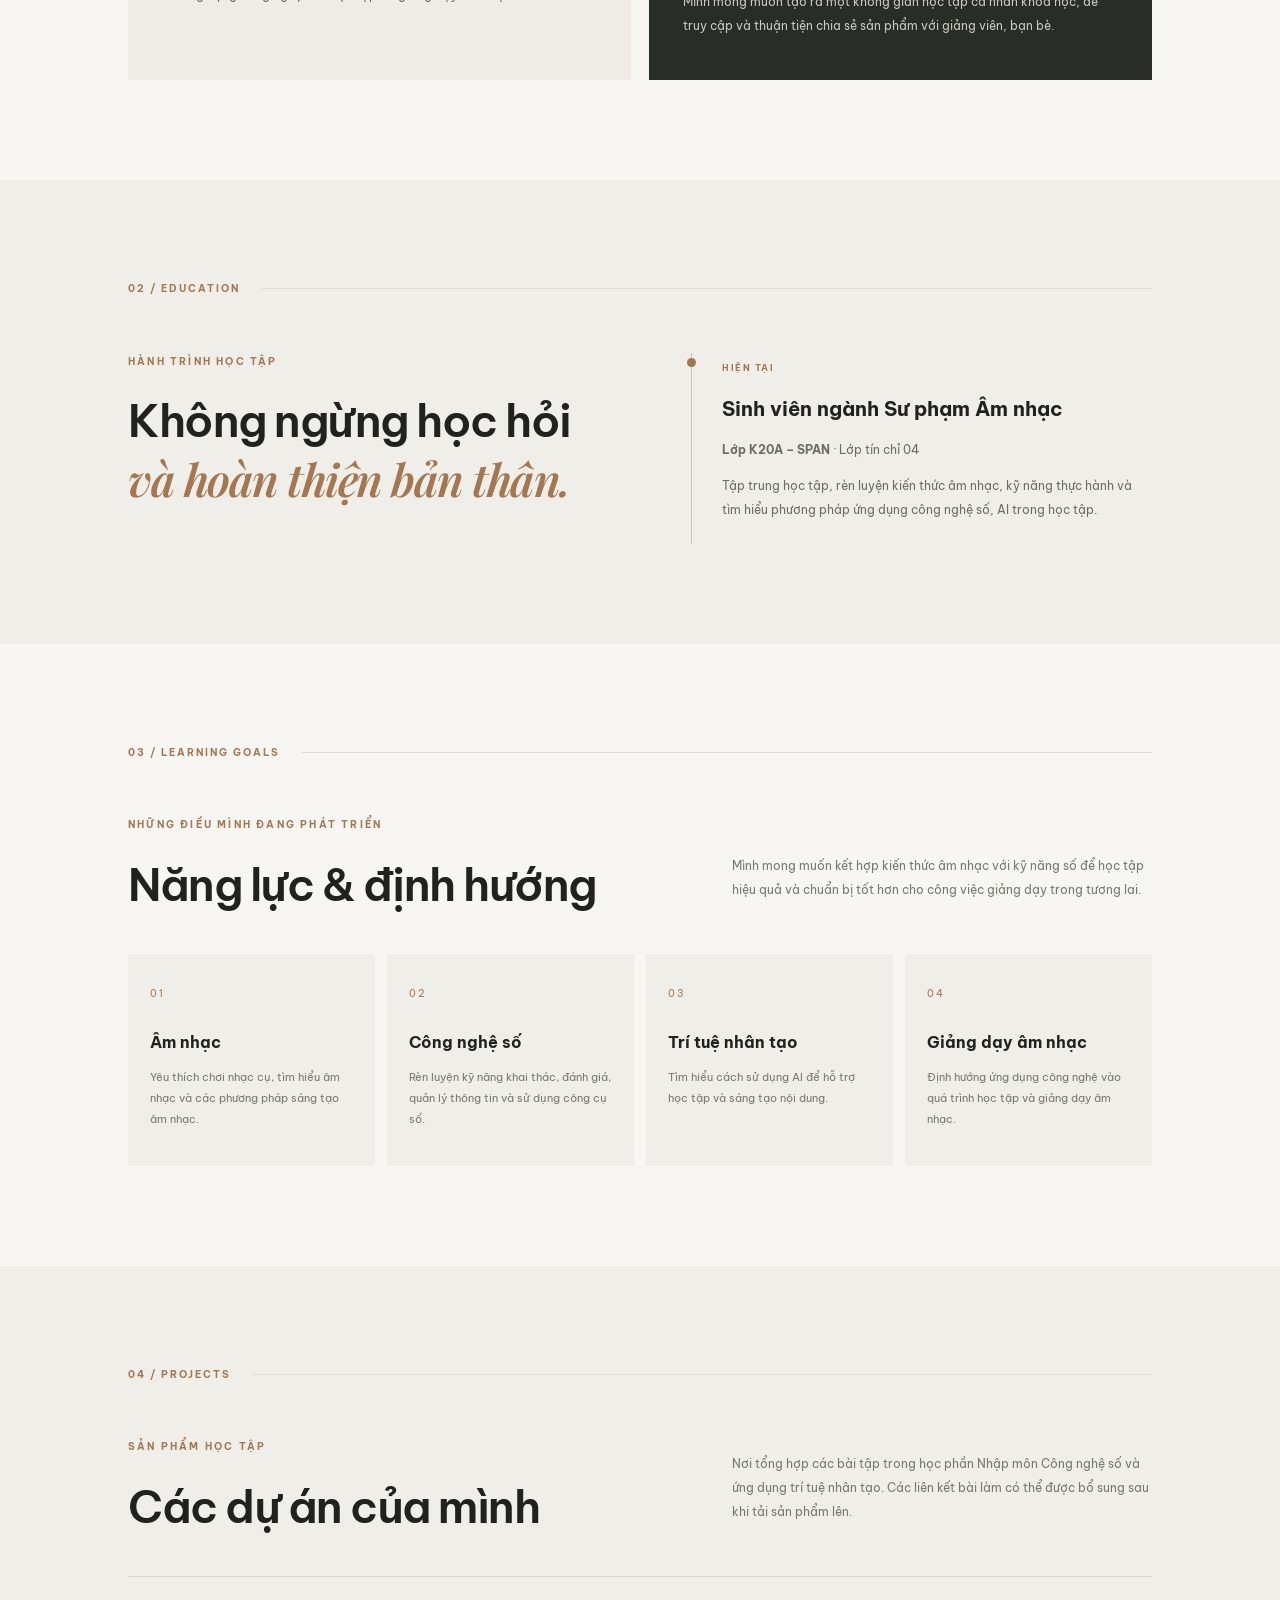
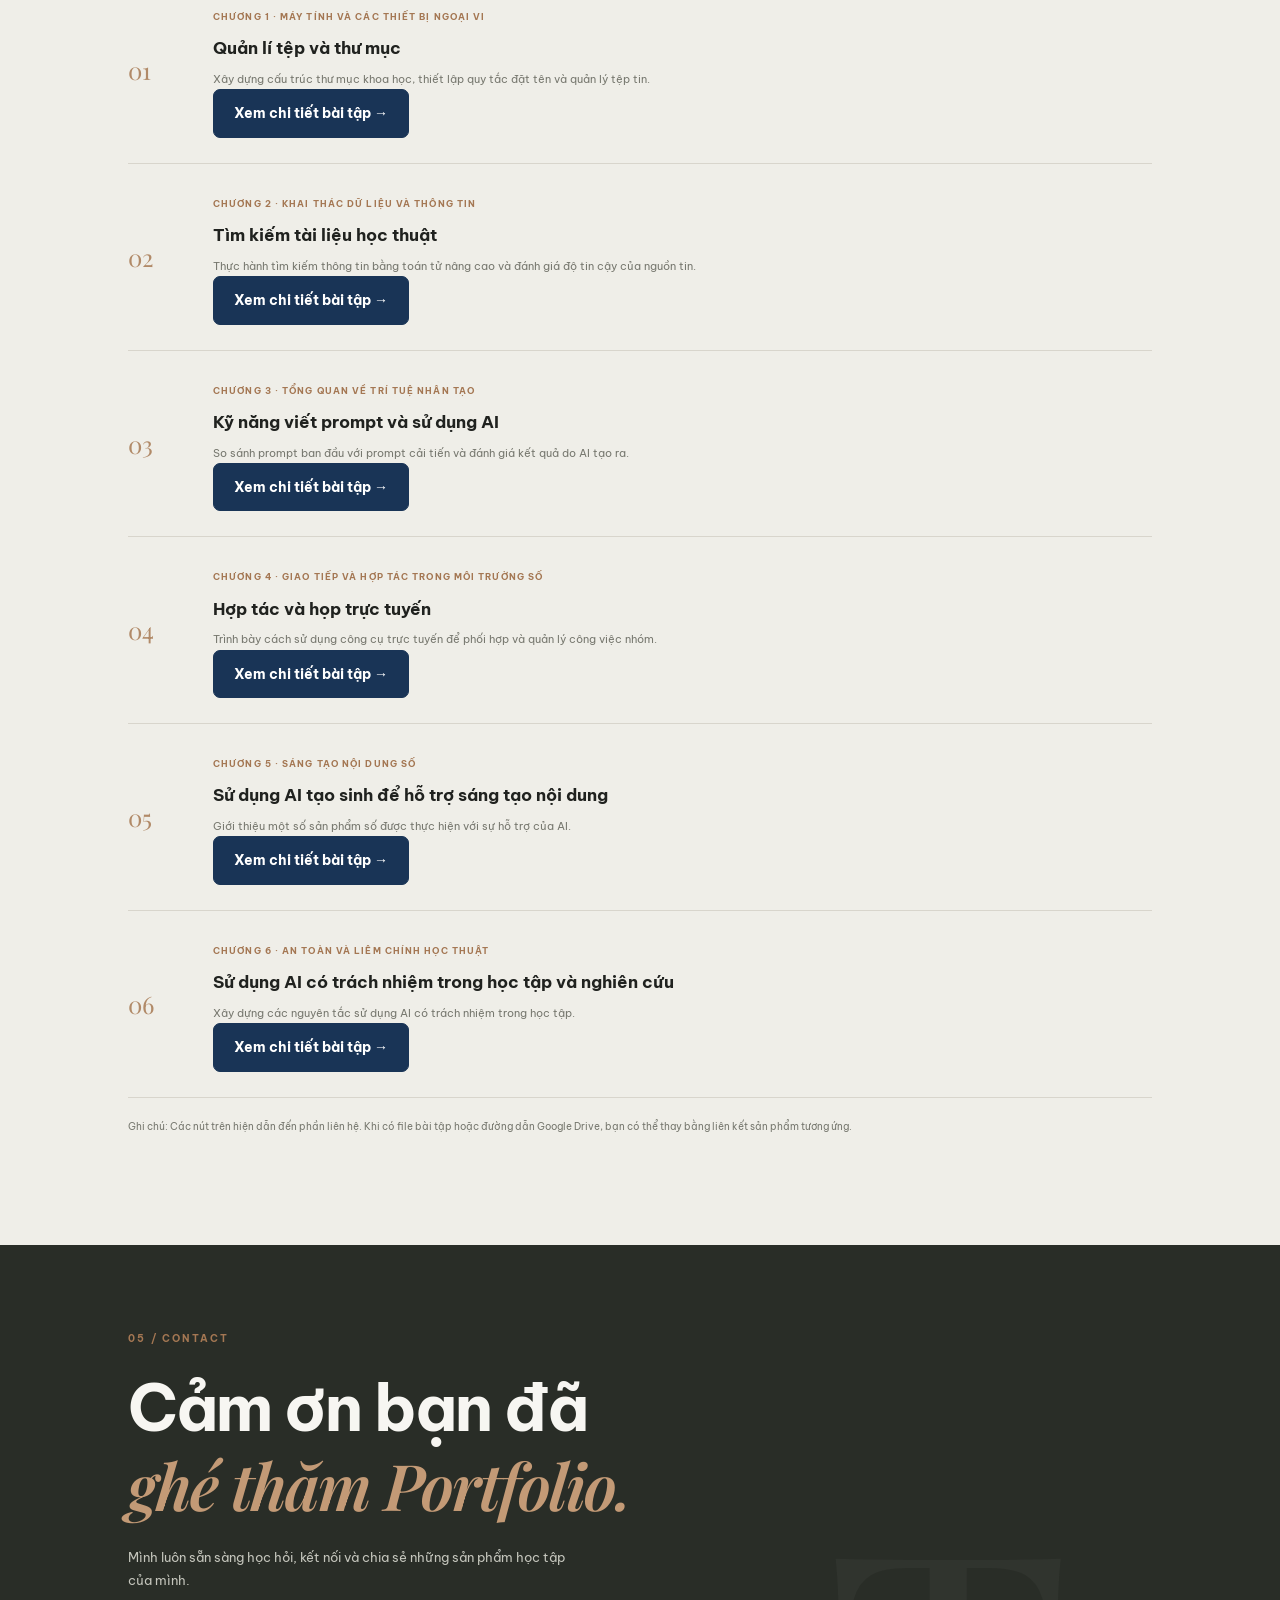
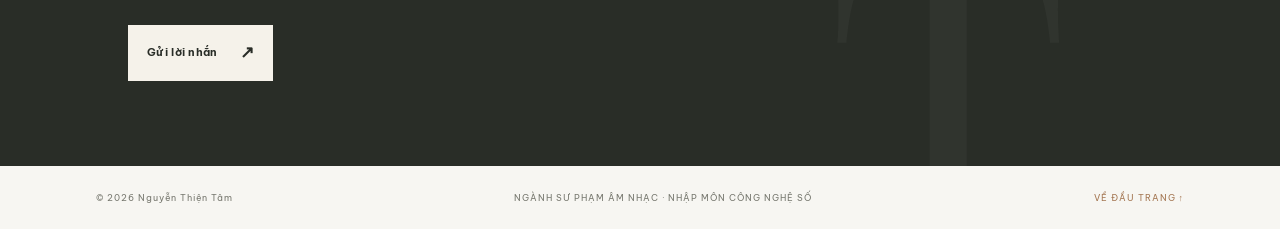
==== commit 2f74b47a: "Update index.html" ====
--- a/index.html
+++ b/index.html
@@ -103,11 +103,57 @@
 </article>
 
 
-        <article class="project"><div class="project-index">02</div><div class="project-content"><span>CHƯƠNG 2 · KHAI THÁC DỮ LIỆU VÀ THÔNG TIN</span><h3>Tìm kiếm tài liệu học thuật</h3><p>Thực hành tìm kiếm thông tin bằng toán tử nâng cao và đánh giá độ tin cậy của nguồn tin.</p></div><a href="#contact" aria-label="Liên hệ để xem bài tập 2">↗</a></article>
-        <article class="project"><div class="project-index">03</div><div class="project-content"><span>CHƯƠNG 3 · TỔNG QUAN VỀ TRÍ TUỆ NHÂN TẠO</span><h3>Kỹ năng viết prompt và sử dụng AI</h3><p>So sánh prompt ban đầu với prompt cải tiến và đánh giá kết quả do AI tạo ra.</p></div><a href="#contact" aria-label="Liên hệ để xem bài tập 3">↗</a></article>
-        <article class="project"><div class="project-index">04</div><div class="project-content"><span>CHƯƠNG 4 · GIAO TIẾP VÀ HỢP TÁC TRONG MÔI TRƯỜNG SỐ</span><h3>Hợp tác và họp trực tuyến</h3><p>Trình bày cách sử dụng công cụ trực tuyến để phối hợp và quản lý công việc nhóm.</p></div><a href="#contact" aria-label="Liên hệ để xem bài tập 4">↗</a></article>
-        <article class="project"><div class="project-index">05</div><div class="project-content"><span>CHƯƠNG 5 · SÁNG TẠO NỘI DUNG SỐ</span><h3>Sử dụng AI tạo sinh để hỗ trợ sáng tạo nội dung</h3><p>Giới thiệu một sản phẩm số được thực hiện với sự hỗ trợ của AI.</p></div><a href="#contact" aria-label="Liên hệ để xem bài tập 5">↗</a></article>
-        <article class="project"><div class="project-index">06</div><div class="project-content"><span>CHƯƠNG 6 · AN TOÀN VÀ LIÊM CHÍNH HỌC THUẬT</span><h3>Sử dụng AI có trách nhiệm trong học tập và nghiên cứu</h3><p>Xây dựng các nguyên tắc sử dụng AI có trách nhiệm, trung thực và an toàn.</p></div><a href="#contact" aria-label="Liên hệ để xem bài tập 6">↗</a></article>
+       
+<article class="project">
+    <div class="project-index">02</div>
+    <div class="project-content">
+        <span>CHƯƠNG 2 · KHAI THÁC DỮ LIỆU VÀ THÔNG TIN</span>
+        <h3>Tìm kiếm tài liệu học thuật</h3>
+        <p>Thực hành tìm kiếm thông tin bằng toán tử nâng cao và đánh giá độ tin cậy của nguồn tin.</p>
+        <a href="bai-tap-2.html" class="project-detail">Xem chi tiết bài tập →</a>
+    </div>
+</article>
+
+<article class="project">
+    <div class="project-index">03</div>
+    <div class="project-content">
+        <span>CHƯƠNG 3 · TỔNG QUAN VỀ TRÍ TUỆ NHÂN TẠO</span>
+        <h3>Kỹ năng viết prompt và sử dụng AI</h3>
+        <p>So sánh prompt ban đầu với prompt cải tiến và đánh giá kết quả do AI tạo ra.</p>
+        <a href="bai-tap-3.html" class="project-detail">Xem chi tiết bài tập →</a>
+    </div>
+</article>
+
+<article class="project">
+    <div class="project-index">04</div>
+    <div class="project-content">
+        <span>CHƯƠNG 4 · GIAO TIẾP VÀ HỢP TÁC TRONG MÔI TRƯỜNG SỐ</span>
+        <h3>Hợp tác và họp trực tuyến</h3>
+        <p>Trình bày cách sử dụng công cụ trực tuyến để phối hợp và quản lý công việc nhóm.</p>
+        <a href="bai-tap-4.html" class="project-detail">Xem chi tiết bài tập →</a>
+    </div>
+</article>
+
+<article class="project">
+    <div class="project-index">05</div>
+    <div class="project-content">
+        <span>CHƯƠNG 5 · SÁNG TẠO NỘI DUNG SỐ</span>
+        <h3>Sử dụng AI tạo sinh để hỗ trợ sáng tạo nội dung</h3>
+        <p>Giới thiệu một số sản phẩm số được thực hiện với sự hỗ trợ của AI.</p>
+        <a href="bai-tap-5.html" class="project-detail">Xem chi tiết bài tập →</a>
+    </div>
+</article>
+
+<article class="project">
+    <div class="project-index">06</div>
+    <div class="project-content">
+        <span>CHƯƠNG 6 · AN TOÀN VÀ LIÊM CHÍNH HỌC THUẬT</span>
+        <h3>Sử dụng AI có trách nhiệm trong học tập và nghiên cứu</h3>
+        <p>Xây dựng các nguyên tắc sử dụng AI có trách nhiệm trong học tập.</p>
+        <a href="bai-tap-6.html" class="project-detail">Xem chi tiết bài tập →</a>
+    </div>
+</article>
+
       </div>
       <p class="project-note">Ghi chú: Các nút trên hiện dẫn đến phần liên hệ. Khi có file bài tập hoặc đường dẫn Google Drive, bạn có thể thay bằng liên kết sản phẩm tương ứng.</p>
     </section>
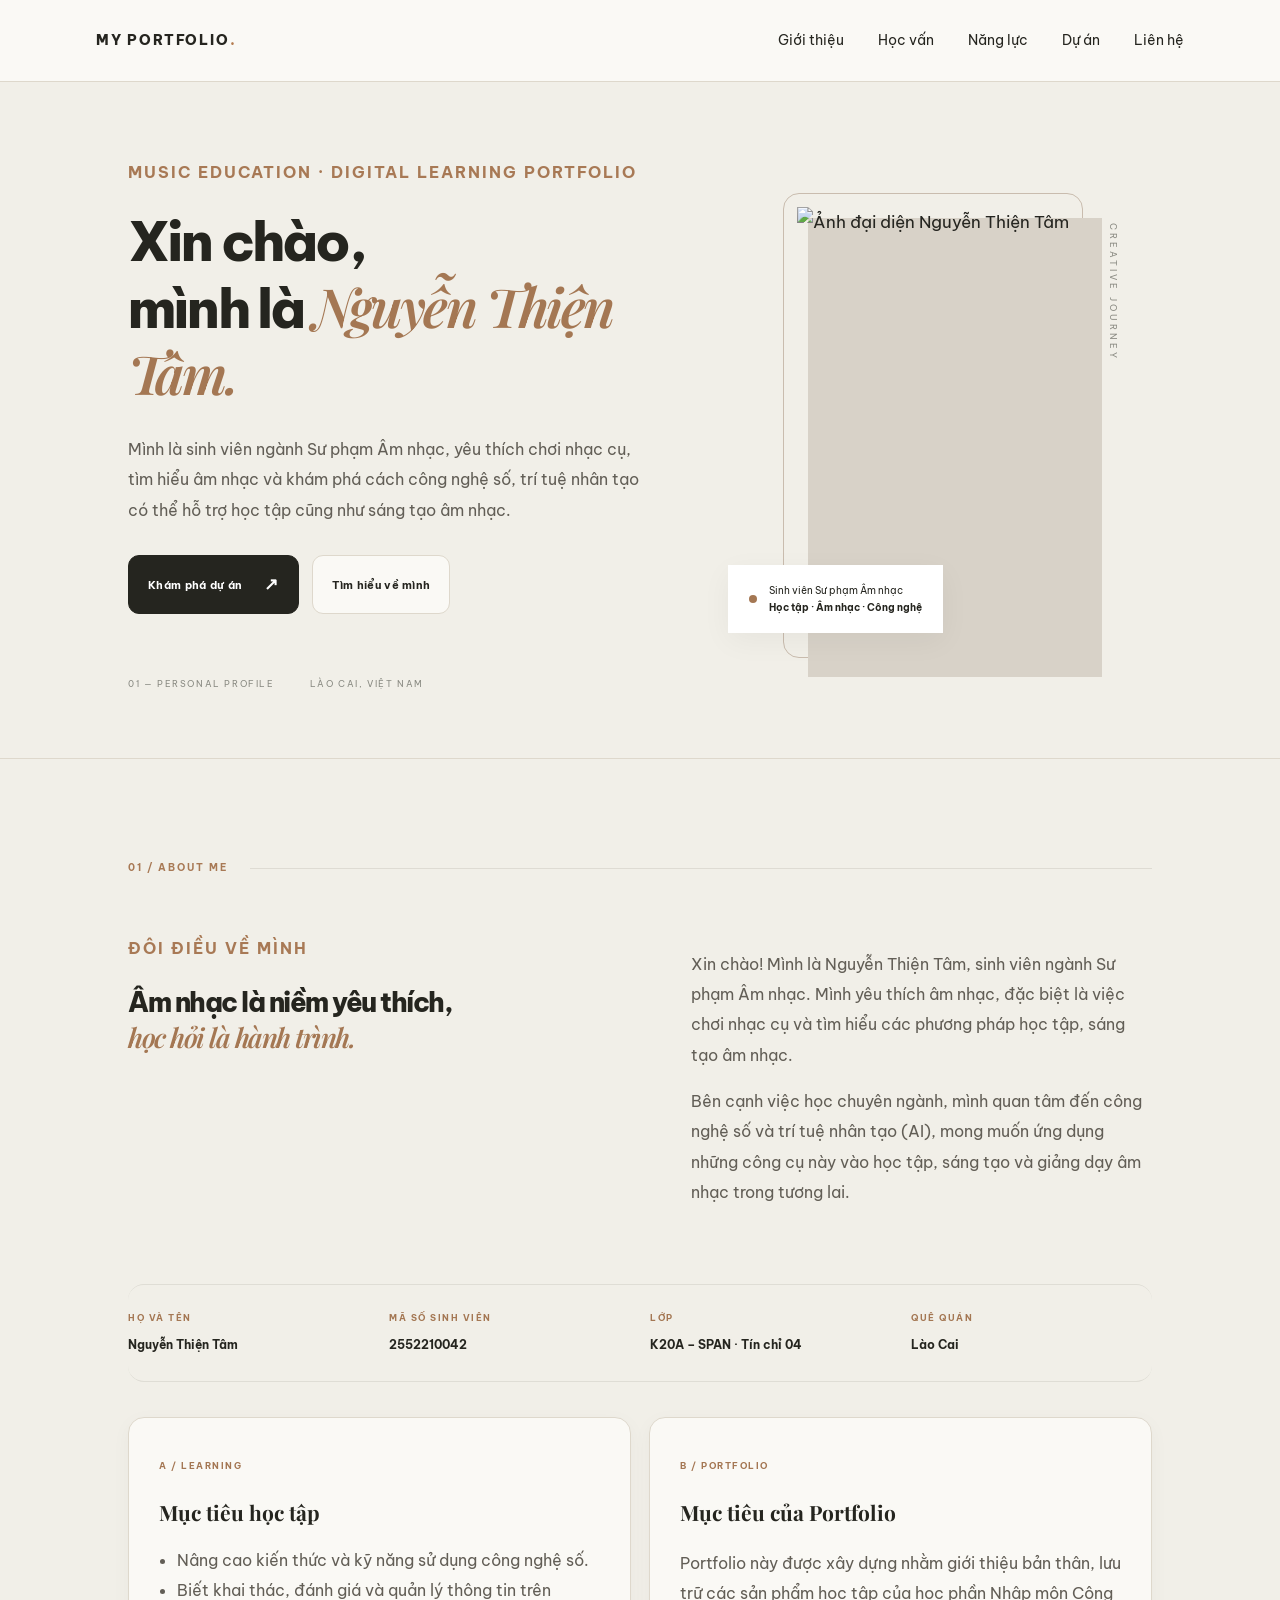
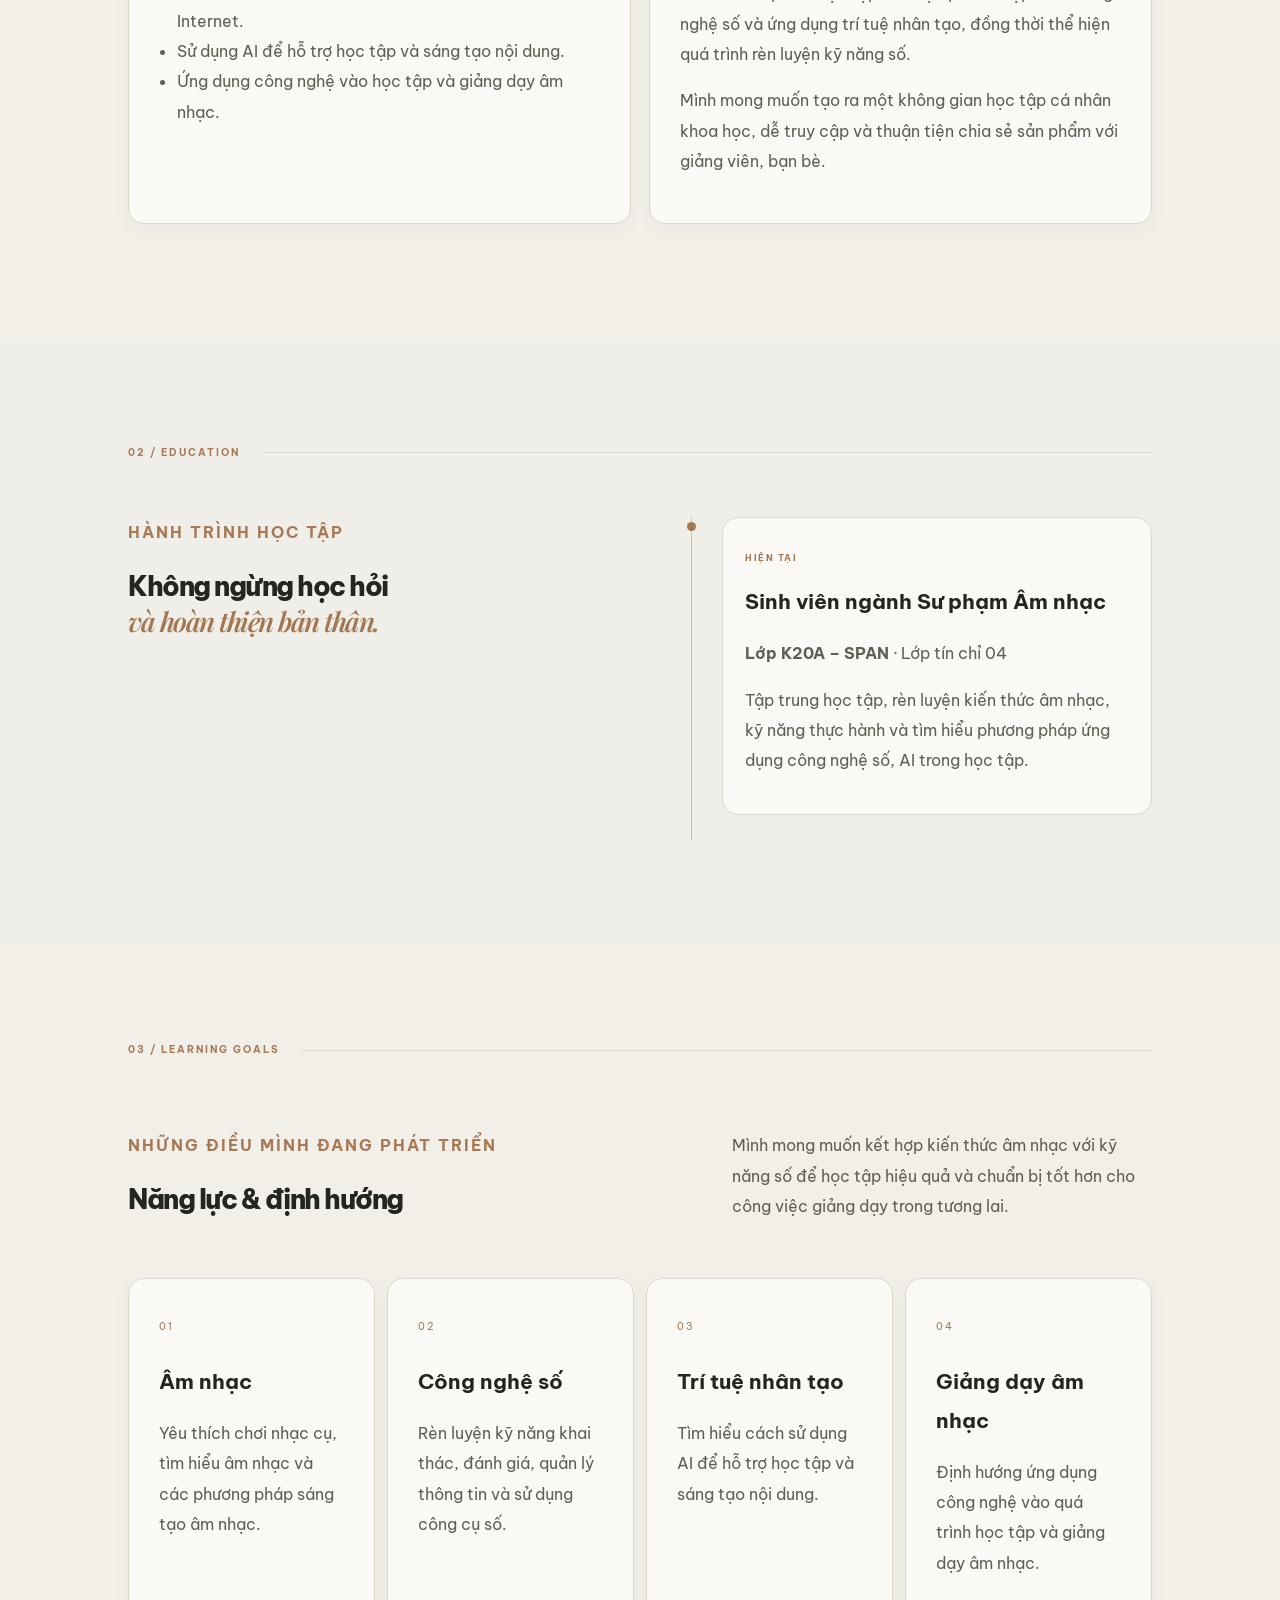
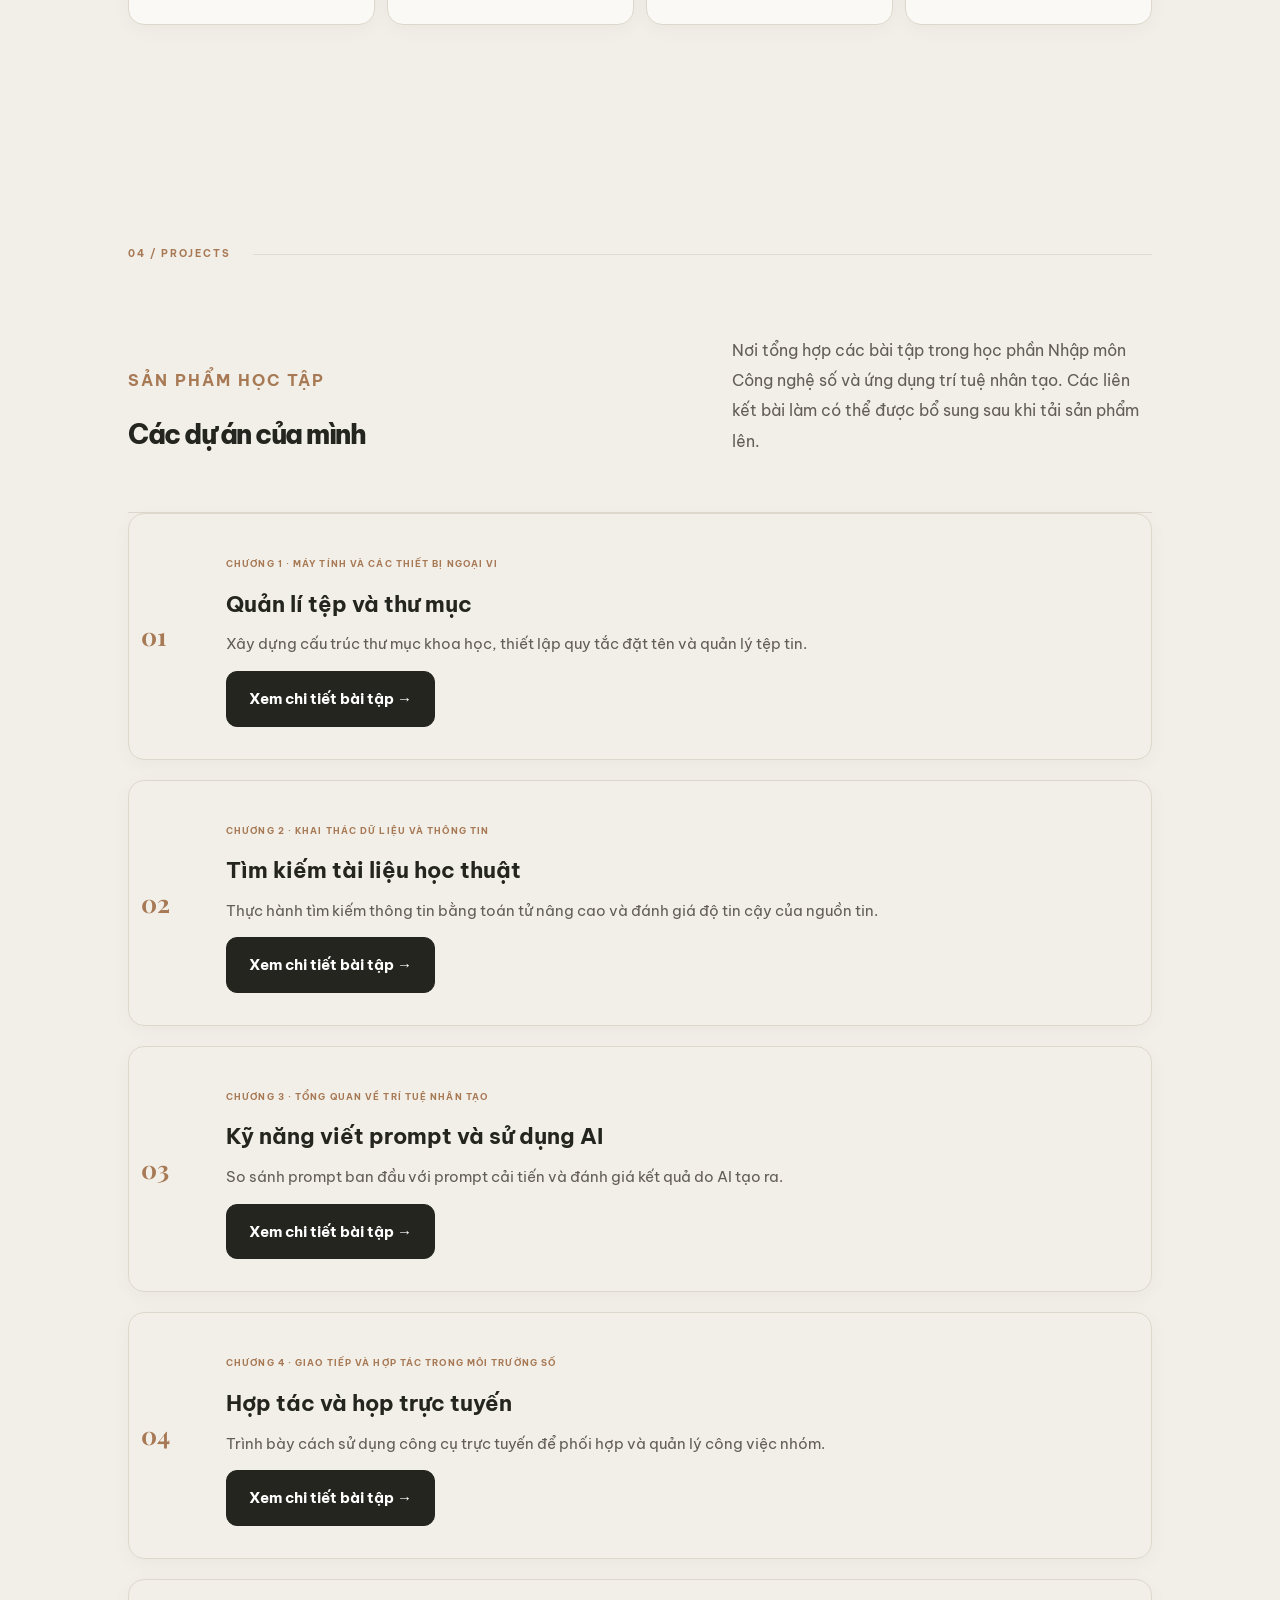
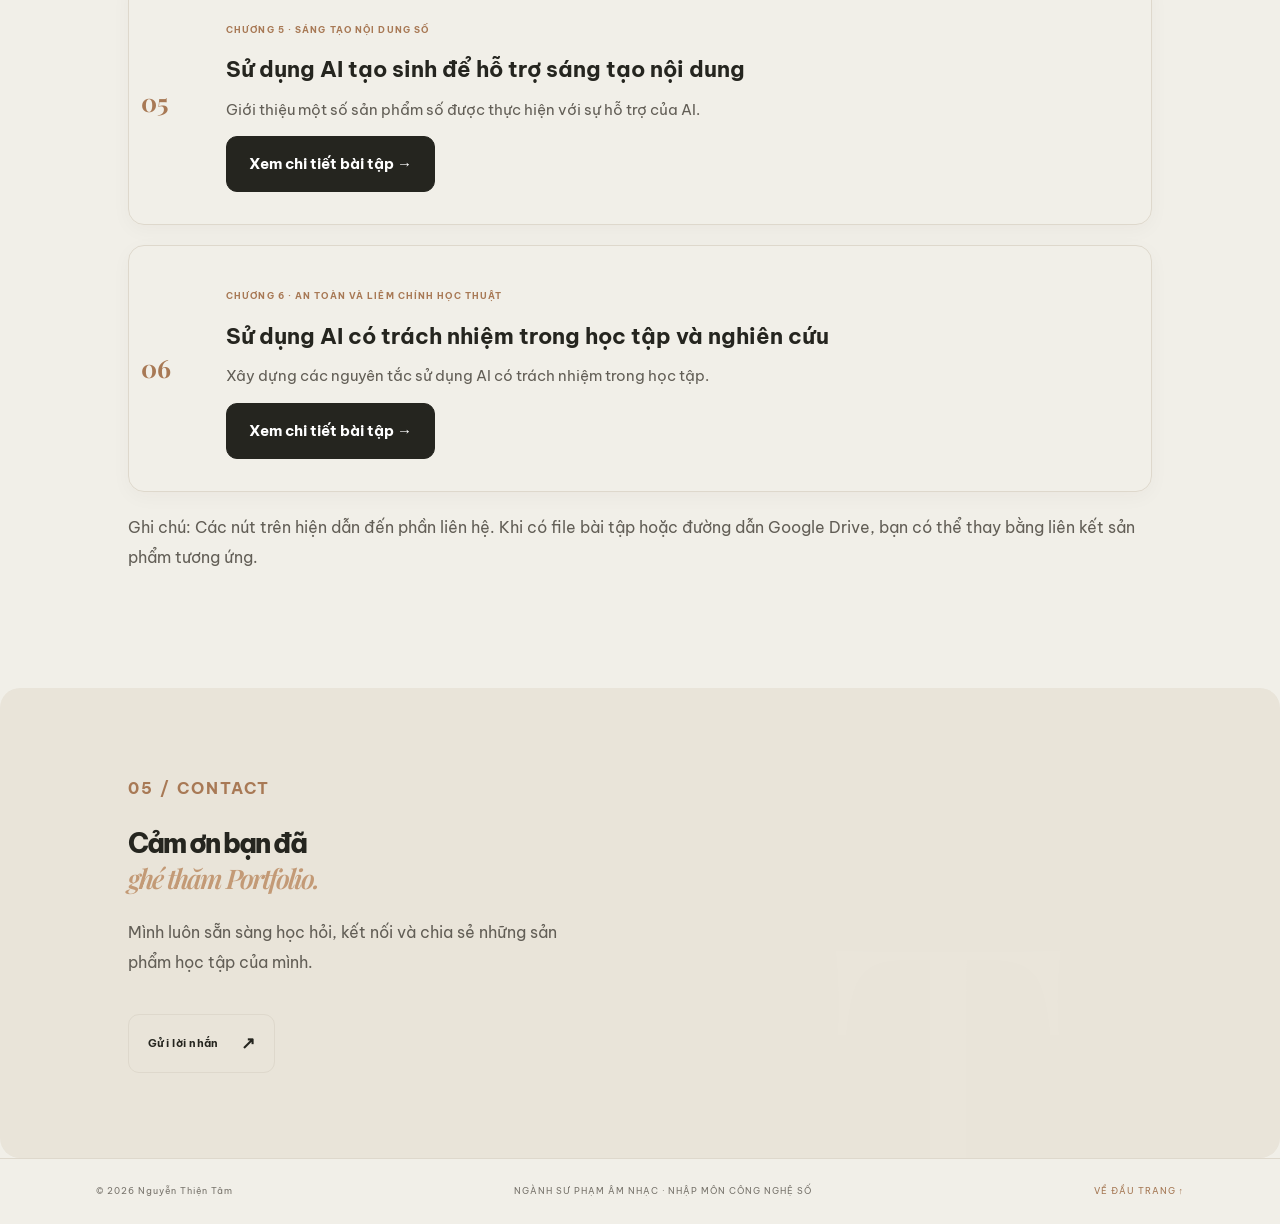
==== commit 35fbee7a: "Update index.html" ====
--- a/index.html
+++ b/index.html
@@ -14,9 +14,15 @@
   <header class="site-header">
     <a class="brand" href="#home">MY PORTFOLIO<span>.</span></a>
     <button class="menu-toggle" aria-label="Mở menu" aria-expanded="false">☰</button>
-    <nav class="nav">
-      <a href="#about">Giới thiệu</a><a href="#education">Học vấn</a><a href="#skills">Năng lực</a><a href="#projects">Dự án</a><a href="#contact">Liên hệ</a>
-    </nav>
+   
+<nav class="nav">
+    <a href="gioi-thieu.html">Giới thiệu</a>
+    <a href="hoc-van.html">Học vấn</a>
+    <a href="nang-luc.html">Năng lực</a>
+    <a href="du-an.html">Dự án</a>
+    <a href="lien-he.html">Liên hệ</a>
+</nav>
+
   </header>
 
   <main>
--- a/style.css
+++ b/style.css
@@ -32,10 +32,12 @@
   color: #3978b9;
 }
 
+
 /* Nút xem chi tiết bài tập */
 .project-detail {
     display: inline-block;
-    padding: 11px 20px;
+    margin-top: 12px;
+    padding: 10px 18px;
     background-color: #193456;
     color: #ffffff !important;
     border: 1px solid #193456;
@@ -49,5 +51,428 @@
 .project-detail:hover {
     background-color: #294d78;
     border-color: #294d78;
+    color: #ffffff !important;
     transform: translateY(-2px);
 }
+
+/* =====================================
+   NEW PORTFOLIO DESIGN - BEIGE & BROWN
+===================================== */
+
+:root {
+    --bg: #F1EFE8;
+    --surface: #FAF9F5;
+    --text: #25251F;
+    --brown: #A87955;
+    --border: #DED8CC;
+    --muted: #77736B;
+}
+
+/* Nền và chữ toàn trang */
+* {
+    box-sizing: border-box;
+}
+
+html {
+    scroll-behavior: smooth;
+}
+
+body {
+    background: var(--bg) !important;
+    color: var(--text) !important;
+    font-size: 16px !important;
+    line-height: 1.85 !important;
+}
+
+/* Thanh điều hướng */
+.site-header {
+    background: #FAF9F5 !important;
+    border-bottom: 1px solid var(--border) !important;
+}
+
+.brand {
+    color: var(--text) !important;
+    font-size: 17px !important;
+    font-weight: 800 !important;
+}
+
+.site-header a {
+    font-size: 14px !important;
+}
+
+/* Tiêu đề chính */
+h1 {
+    color: var(--text) !important;
+    font-size: clamp(40px, 5vw, 64px) !important;
+    line-height: 1.15 !important;
+}
+
+h2 {
+    color: var(--text) !important;
+    font-size: clamp(28px, 3vw, 38px) !important;
+    line-height: 1.3 !important;
+}
+
+h3 {
+    color: var(--text) !important;
+    font-size: 21px !important;
+}
+
+/* Các đoạn văn */
+p {
+    color: #625E56 !important;
+    font-size: 16px !important;
+    line-height: 1.9 !important;
+}
+
+/* Các nhãn nhỏ */
+.eyebrow,
+.section-label,
+.project-content span {
+    color: var(--brown) !important;
+}
+
+/* Các khu vực chính */
+section {
+    background-color: transparent;
+}
+
+/* Các khung nội dung */
+.goal-card,
+.skill-grid article,
+.project,
+.timeline-item,
+.info-strip,
+.photo-frame {
+    border-radius: 16px !important;
+}
+
+/* Khung mục tiêu */
+.goal-card {
+    background: var(--surface) !important;
+    border: 1px solid var(--border) !important;
+    padding: 30px !important;
+}
+
+/* Khung kỹ năng */
+.skill-grid article {
+    background: var(--surface) !important;
+    border: 1px solid var(--border) !important;
+    padding: 30px !important;
+    transition: all 0.25s ease;
+}
+
+.skill-grid article:hover {
+    transform: translateY(-5px);
+    border-color: var(--brown) !important;
+}
+
+/* Quá trình học tập */
+.timeline-item {
+    background: var(--surface);
+    border: 1px solid var(--border);
+    padding: 22px !important;
+    margin-bottom: 16px;
+}
+
+/* Khu vực dự án */
+.projects-section {
+    background: var(--bg) !important;
+}
+
+.project-list {
+    border-top: 1px solid var(--border) !important;
+}
+
+.project {
+    background: transparent !important;
+    border-bottom: 1px solid var(--border) !important;
+    padding: 32px 12px !important;
+    transition: all 0.3s ease;
+}
+
+.project:hover {
+    background: #E9E4D9 !important;
+    border-radius: 14px !important;
+    padding-left: 22px !important;
+}
+
+.project-index {
+    color: var(--brown) !important;
+    font-size: 25px !important;
+    font-weight: 700 !important;
+}
+
+.project h3 {
+    font-size: 22px !important;
+    font-weight: 700 !important;
+}
+
+.project p {
+    font-size: 15px !important;
+}
+
+/* Nút bấm */
+button,
+.button,
+.project-detail,
+.file-link {
+    border-radius: 10px !important;
+    transition: all 0.25s ease !important;
+}
+
+.button.primary {
+    background: var(--text) !important;
+    color: white !important;
+}
+
+.button.secondary,
+.button.light {
+    background: transparent !important;
+    border: 1px solid var(--border) !important;
+    color: var(--text) !important;
+}
+
+/* Nút xem chi tiết bài tập */
+.project-detail {
+    display: inline-block !important;
+    padding: 13px 23px !important;
+    background: var(--text) !important;
+    color: white !important;
+    border: 1px solid var(--text) !important;
+    border-radius: 10px !important;
+    font-size: 15px !important;
+    font-weight: 700 !important;
+}
+
+.project-detail:hover {
+    background: var(--brown) !important;
+    border-color: var(--brown) !important;
+    color: white !important;
+    transform: translateY(-3px);
+}
+
+/* Các nút file */
+.file-link {
+    background: var(--surface) !important;
+    border: 1px solid var(--border) !important;
+    padding: 12px 18px !important;
+}
+
+/* Khu vực liên hệ */
+.contact-section {
+    background: #E9E4D9 !important;
+    border-radius: 20px !important;
+    padding: 85px 10% !important;
+}
+
+/* Chân trang */
+footer {
+    background: var(--bg) !important;
+    color: var(--muted) !important;
+    border-top: 1px solid var(--border);
+}
+
+/* Hiệu ứng chung */
+a {
+    transition: all 0.25s ease;
+}
+
+/* Điện thoại và máy tính bảng */
+@media (max-width: 768px) {
+    body {
+        font-size: 15px !important;
+    }
+
+    h1 {
+        font-size: 39px !important;
+    }
+
+    h2 {
+        font-size: 29px !important;
+    }
+
+    .goal-card,
+    .skill-grid article {
+        padding: 22px !important;
+    }
+
+    .project {
+        padding: 25px 8px !important;
+    }
+}
+
+/* ===================================
+   GIAO DIEN CHI TIET CAC BAI TAP
+   PHONG CACH KEM - NAU - DEN
+=================================== */
+
+/* Nền toàn trang */
+body {
+    background: #F1EFE8 !important;
+    color: #25251F !important;
+    font-size: 17px !important;
+    line-height: 1.85 !important;
+}
+
+/* Thanh menu phía trên */
+header {
+    background: #FAF9F5 !important;
+    border-bottom: 1px solid #DED8CC !important;
+}
+
+header a {
+    color: #25251F !important;
+}
+
+/* Khu vực tiêu đề bài tập */
+main > section:first-child,
+.detail-hero,
+.page-hero {
+    background: #F1EFE8 !important;
+    border-bottom: 1px solid #DED8CC !important;
+    padding-top: 75px !important;
+    padding-bottom: 65px !important;
+}
+
+/* Tiêu đề bài tập */
+h1 {
+    color: #25251F !important;
+    font-size: clamp(38px, 5vw, 54px) !important;
+    font-weight: 800 !important;
+    line-height: 1.2 !important;
+}
+
+/* Tiêu đề từng phần */
+h2 {
+    color: #25251F !important;
+    font-size: 27px !important;
+    font-weight: 750 !important;
+    margin-bottom: 20px !important;
+}
+
+h3 {
+    color: #25251F !important;
+    font-size: 21px !important;
+}
+
+/* Chữ mô tả */
+p, li {
+    color: #625E56 !important;
+    font-size: 16px !important;
+    line-height: 1.9 !important;
+}
+
+/* Các khung nội dung */
+main article,
+main .card,
+main .content-card,
+main .detail-card,
+main .task-card,
+main .report-card,
+main .reflection-card {
+    background: #FAF9F5 !important;
+    border: 1px solid #DED8CC !important;
+    border-radius: 18px !important;
+    padding: 30px !important;
+    margin-bottom: 20px !important;
+    box-shadow: 0 5px 20px rgba(50, 40, 25, 0.035) !important;
+}
+
+/* Các nhãn nhỏ */
+.eyebrow,
+.section-label,
+.page-label {
+    color: #A87955 !important;
+    letter-spacing: 2px !important;
+    font-weight: 700 !important;
+}
+
+/* Nút điều hướng */
+button,
+a.button,
+a.btn {
+    border-radius: 11px !important;
+    transition: all 0.25s ease !important;
+}
+
+/* Nút chính */
+.button.primary,
+.btn-primary {
+    background: #25251F !important;
+    color: #FFFFFF !important;
+    border: 1px solid #25251F !important;
+}
+
+/* Nút phụ */
+.button.secondary,
+.btn-secondary {
+    background: #FAF9F5 !important;
+    color: #25251F !important;
+    border: 1px solid #DED8CC !important;
+}
+
+/* Hiệu ứng khi di chuột */
+button:hover,
+a.button:hover,
+a.btn:hover {
+    background: #A87955 !important;
+    color: white !important;
+    border-color: #A87955 !important;
+    transform: translateY(-3px);
+}
+
+/* Khu vực file PDF và Word */
+.file-link {
+    background: #FAF9F5 !important;
+    color: #A87955 !important;
+    border: 1px solid #DED8CC !important;
+    border-radius: 11px !important;
+    padding: 13px 20px !important;
+}
+
+/* Các nút chuyển bài tập */
+.project-detail {
+    background: #25251F !important;
+    color: white !important;
+    border-radius: 11px !important;
+    padding: 13px 22px !important;
+}
+
+/* Khung chuyển sang bài tập khác */
+.project-detail:hover {
+    background: #A87955 !important;
+}
+
+/* Đường phân cách */
+hr {
+    border-color: #DED8CC !important;
+}
+
+/* Chân trang */
+footer {
+    background: #F1EFE8 !important;
+    color: #77736B !important;
+    border-top: 1px solid #DED8CC !important;
+}
+
+/* Hiển thị trên điện thoại */
+@media (max-width: 768px) {
+    h1 {
+        font-size: 36px !important;
+    }
+
+    h2 {
+        font-size: 23px !important;
+    }
+
+    main article,
+    main .card,
+    main .content-card,
+    main .detail-card,
+    main .task-card,
+    main .report-card,
+    main .reflection-card {
+        padding: 20px !important;
+    }
+}
